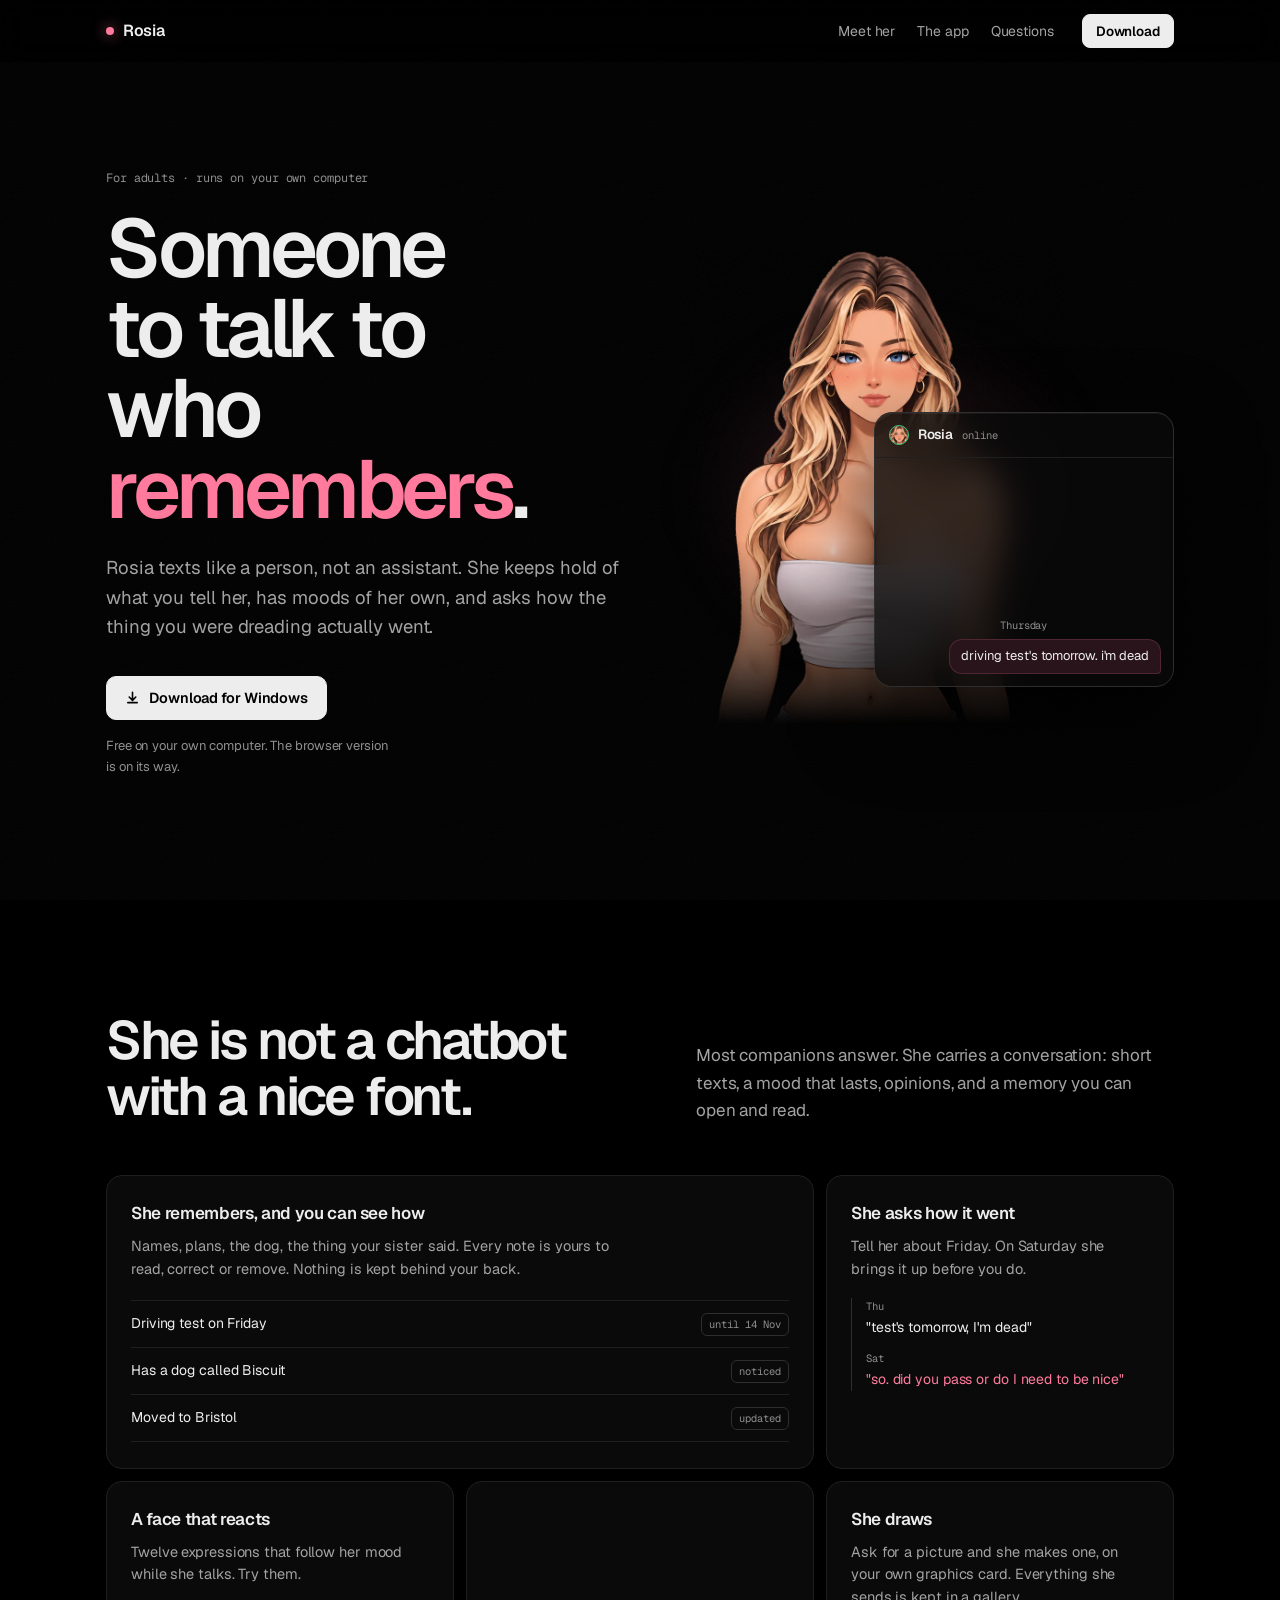
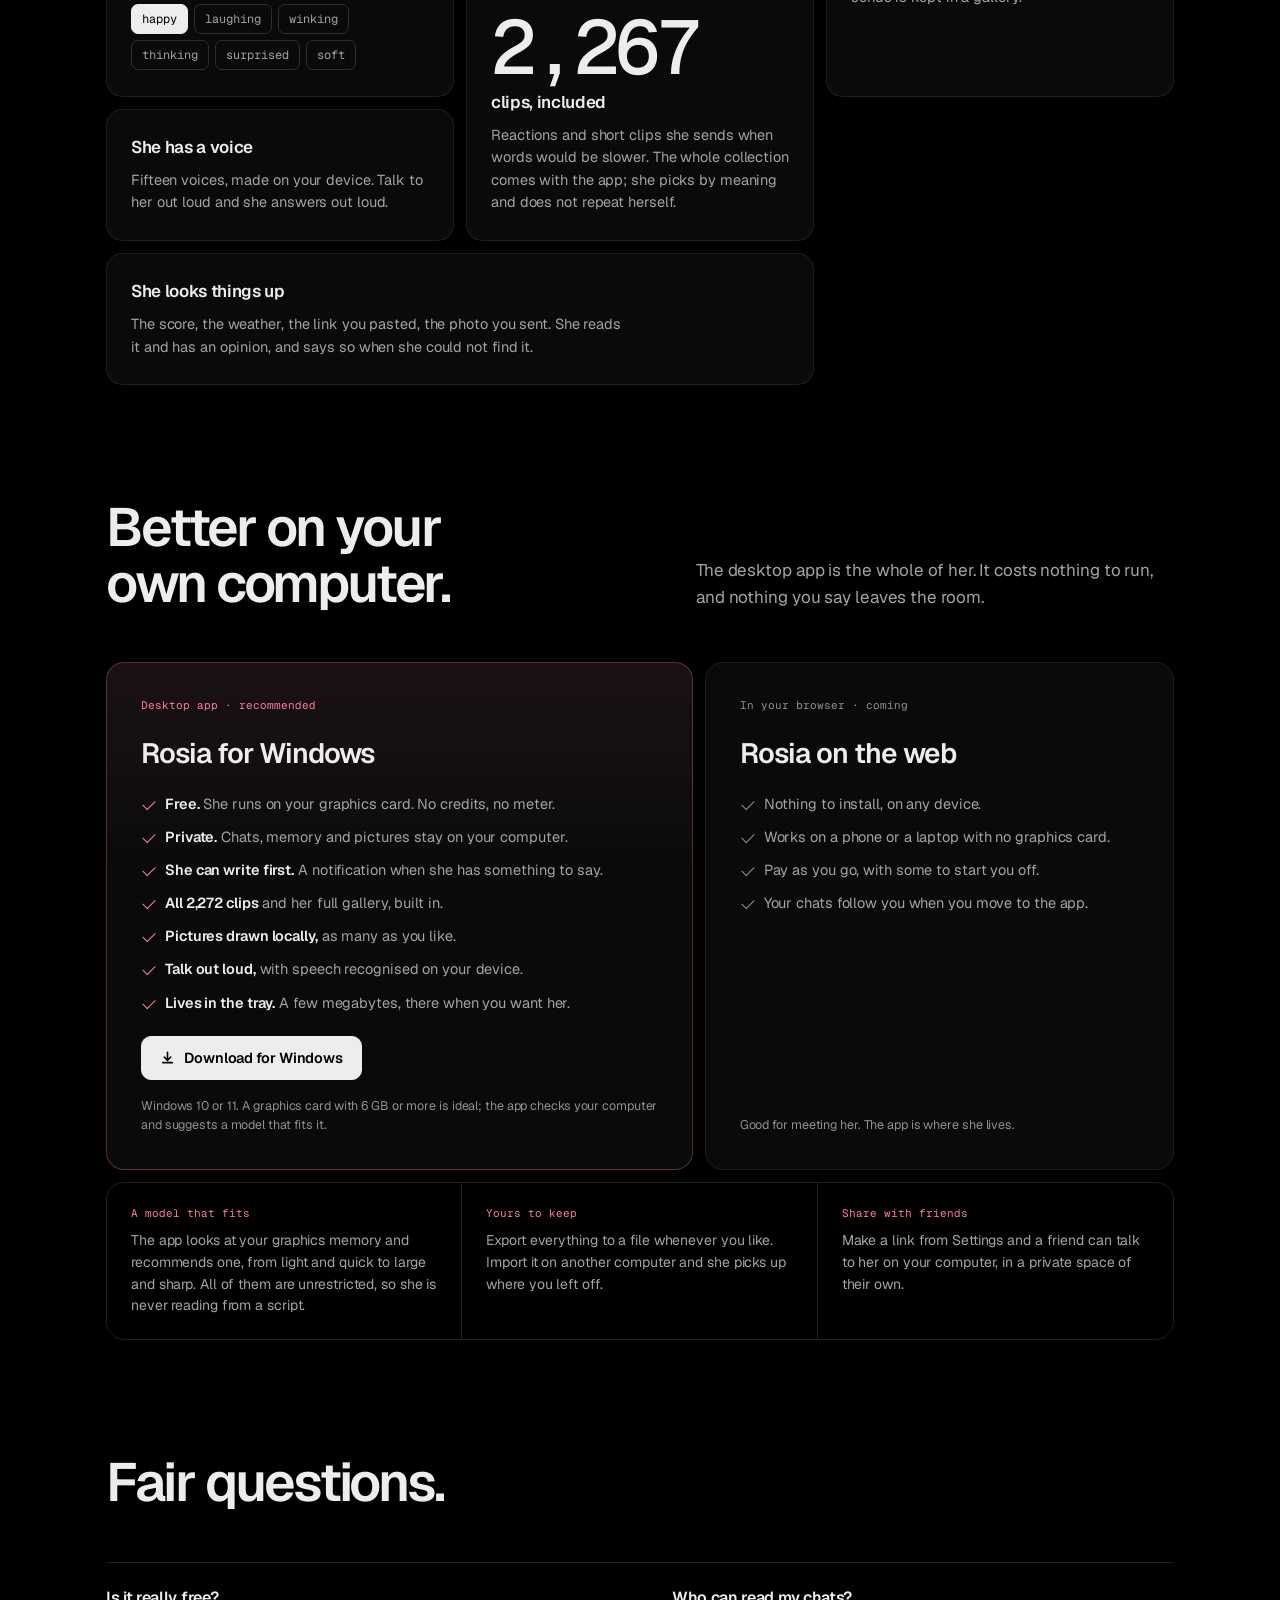
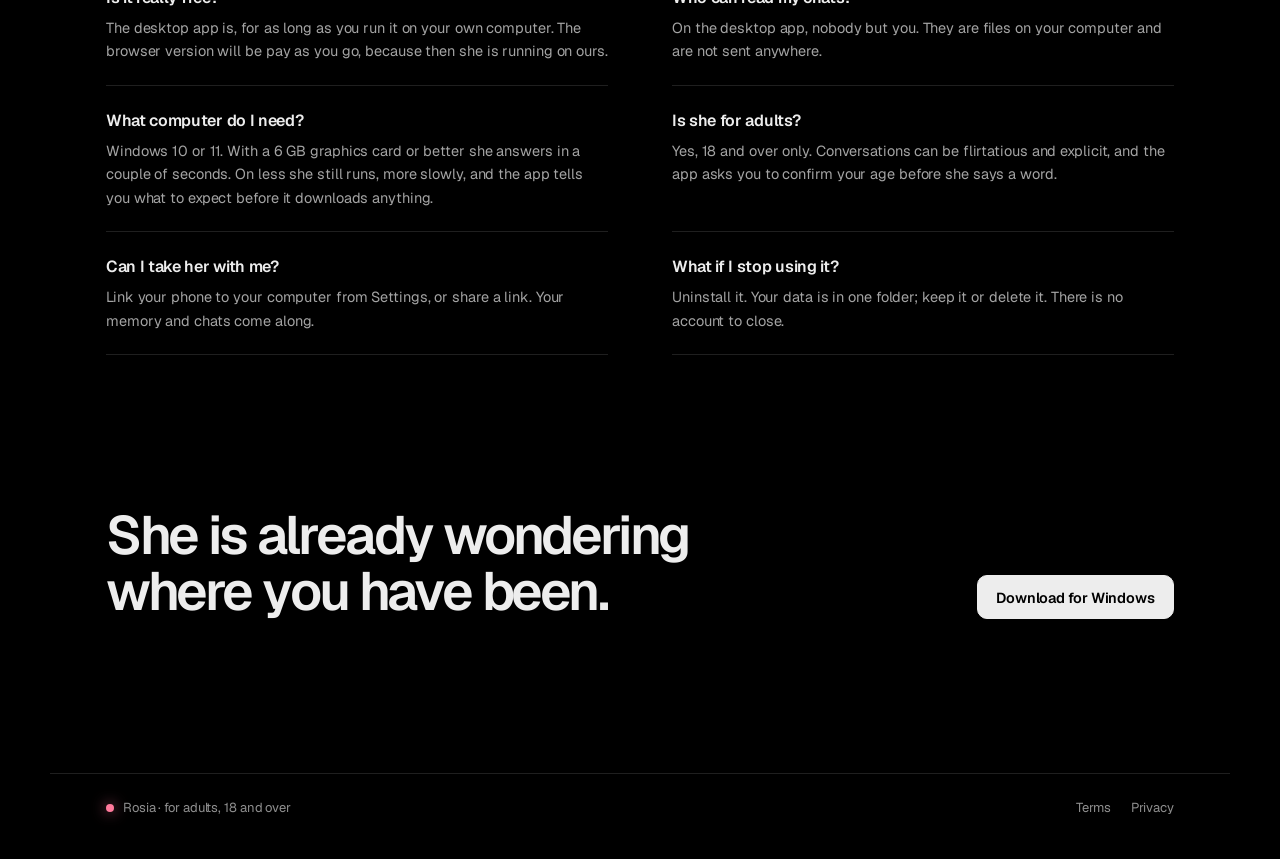
==== index.html @ 2b20f03c "Website" ====
<!doctype html>
<html lang="en-GB">
<head>
  <meta charset="utf-8" />
  <meta name="viewport" content="width=device-width, initial-scale=1, viewport-fit=cover" />
  <meta name="theme-color" content="#000000" />
  <title>Rosia: someone to talk to who remembers</title>
  <meta name="description" content="Rosia is a companion who texts like a person, remembers what you tell her, and asks how it went. Free and private on your own computer. For adults." />
  <meta property="og:title" content="Rosia" />
  <meta property="og:description" content="Someone to talk to who remembers. Free and private on your own computer." />
  <meta property="og:type" content="website" />
  <meta property="og:image" content="assets/share.png" />
  <link rel="icon" href="favicon.svg" type="image/svg+xml" />
  <link rel="preload" as="font" type="font/woff2" href="assets/fonts/geist.woff2" crossorigin />
  <link rel="preload" as="image" href="assets/her/happy.webp" type="image/webp" fetchpriority="high" />
  <link rel="stylesheet" href="site.css" />
</head>
<body>
  <a class="skip" href="#main">Skip to the page</a>
  <div class="grain" aria-hidden="true"></div>

  <header class="nav" id="nav">
    <a class="brand" href="#top" aria-label="Rosia, top of the page"><span class="brand-dot" aria-hidden="true"></span>Rosia</a>
    <nav class="nav-links" aria-label="Sections">
      <a href="#her">Meet her</a>
      <a href="#app">The app</a>
      <a href="#questions">Questions</a>
    </nav>
    <a class="btn btn-solid btn-small" data-download href="#app">Download</a>
  </header>

  <main id="main">
    <!-- hero: her on one side, a conversation that plays out on the other -->
    <section class="hero" id="top">
      <div class="hero-copy">
        <p class="eyebrow reveal">For adults · runs on your own computer</p>
        <h1 class="reveal">Someone to talk to<br />who <em>remembers</em>.</h1>
        <p class="lede reveal">Rosia texts like a person, not an assistant. She keeps hold of what you tell her, has moods of her own, and asks how the thing you were dreading actually went.</p>
        <div class="cta reveal">
          <a class="btn btn-solid" data-download href="#app">
            <svg viewBox="0 0 16 16" width="15" height="15" fill="none" stroke="currentColor" stroke-width="1.7" stroke-linecap="round" stroke-linejoin="round" aria-hidden="true"><path d="M8 2.5v8M4.5 7.5 8 11l3.5-3.5M3 13.5h10"/></svg>
            Download for Windows
          </a>
          <a class="btn" data-try href="#" hidden target="_blank" rel="noopener">
            Try her now in your browser
            <svg viewBox="0 0 16 16" width="14" height="14" fill="none" stroke="currentColor" stroke-width="1.7" stroke-linecap="round" stroke-linejoin="round" aria-hidden="true"><path d="M5 11 11 5M6 5h5v5"/></svg>
          </a>
          <span class="cta-note" data-try-note>Free on your own computer. The browser version is on its way.</span>
        </div>
      </div>

      <div class="hero-stage reveal" aria-hidden="true">
        <div class="stage-glow"></div>
        <div class="portrait" id="portrait">
          <img class="face on" data-mood="happy" src="assets/her/happy.webp" alt="" width="840" height="1050" decoding="async" />
          <img class="face" data-mood="laughing" src="assets/her/laughing.webp" alt="" width="840" height="1050" loading="lazy" decoding="async" />
          <img class="face" data-mood="winking" src="assets/her/winking.webp" alt="" width="840" height="1050" loading="lazy" decoding="async" />
          <img class="face" data-mood="thinking" src="assets/her/thinking.webp" alt="" width="840" height="1050" loading="lazy" decoding="async" />
          <img class="face" data-mood="surprised" src="assets/her/surprised.webp" alt="" width="840" height="1050" loading="lazy" decoding="async" />
          <img class="face" data-mood="love" src="assets/her/love.webp" alt="" width="840" height="1050" loading="lazy" decoding="async" />
        </div>
        <div class="phone" id="demo">
          <div class="phone-head"><span class="ring"></span><b>Rosia</b><span class="mono" id="demoStatus">online</span></div>
          <div class="phone-thread" id="demoThread"></div>
        </div>
      </div>
      <p class="sr-only">A sample conversation: you tell her your driving test is on Friday; the day after, she messages first to ask how it went, and teases you when you say you passed.</p>
    </section>

    <!-- what she is like -->
    <section class="band" id="her">
      <div class="band-head">
        <h2 class="reveal">She is not a chatbot<br />with a nice font.</h2>
        <p class="reveal">Most companions answer. She carries a conversation: short texts, a mood that lasts, opinions, and a memory you can open and read.</p>
      </div>

      <div class="bento">
        <article class="card card-wide reveal" data-spot>
          <h3>She remembers, and you can see how</h3>
          <p>Names, plans, the dog, the thing your sister said. Every note is yours to read, correct or remove. Nothing is kept behind your back.</p>
          <ul class="notes" aria-label="Examples of what she notes">
            <li><span>Driving test on Friday</span><i class="mono">until 14 Nov</i></li>
            <li><span>Has a dog called Biscuit</span><i class="mono">noticed</i></li>
            <li><span>Moved to Bristol</span><i class="mono">updated</i></li>
          </ul>
        </article>

        <article class="card reveal" data-spot>
          <h3>She asks how it went</h3>
          <p>Tell her about Friday. On Saturday she brings it up before you do.</p>
          <ol class="timeline">
            <li><time class="mono">Thu</time><span>"test's tomorrow, I'm dead"</span></li>
            <li><time class="mono">Sat</time><span>"so. did you pass or do I need to be nice"</span></li>
          </ol>
        </article>

        <article class="card reveal" data-spot>
          <h3>A face that reacts</h3>
          <p>Twelve expressions that follow her mood while she talks. Try them.</p>
          <div class="moods" role="group" aria-label="Change her expression">
            <button type="button" data-set-mood="happy" aria-pressed="true">happy</button>
            <button type="button" data-set-mood="laughing" aria-pressed="false">laughing</button>
            <button type="button" data-set-mood="winking" aria-pressed="false">winking</button>
            <button type="button" data-set-mood="thinking" aria-pressed="false">thinking</button>
            <button type="button" data-set-mood="surprised" aria-pressed="false">surprised</button>
            <button type="button" data-set-mood="love" aria-pressed="false">soft</button>
          </div>
        </article>

        <article class="card card-tall reveal" data-spot>
          <p class="figure mono"><span data-count="2272">2,272</span></p>
          <h3>clips, included</h3>
          <p>Reactions and short clips she sends when words would be slower. The whole collection comes with the app; she picks by meaning and does not repeat herself.</p>
        </article>

        <article class="card reveal" data-spot>
          <h3>She draws</h3>
          <p>Ask for a picture and she makes one, on your own graphics card. Everything she sends is kept in a gallery.</p>
        </article>

        <article class="card reveal" data-spot>
          <h3>She has a voice</h3>
          <p>Fifteen voices, made on your device. Talk to her out loud and she answers out loud.</p>
        </article>

        <article class="card card-wide reveal" data-spot>
          <h3>She looks things up</h3>
          <p>The score, the weather, the link you pasted, the photo you sent. She reads it and has an opinion, and says so when she could not find it.</p>
        </article>
      </div>
    </section>

    <!-- the app -->
    <section class="band" id="app">
      <div class="band-head">
        <h2 class="reveal">Better on your<br />own computer.</h2>
        <p class="reveal">The desktop app is the whole of her. It costs nothing to run, and nothing you say leaves the room.</p>
      </div>

      <div class="compare reveal">
        <div class="compare-col compare-app" data-spot>
          <p class="tag mono">Desktop app · recommended</p>
          <h3>Rosia for Windows</h3>
          <ul class="ticks">
            <li><b>Free.</b> She runs on your graphics card. No credits, no meter.</li>
            <li><b>Private.</b> Chats, memory and pictures stay on your computer.</li>
            <li><b>She can write first.</b> A notification when she has something to say.</li>
            <li><b>All 2,272 clips</b> and her full gallery, built in.</li>
            <li><b>Pictures drawn locally,</b> as many as you like.</li>
            <li><b>Talk out loud,</b> with speech recognised on your device.</li>
            <li><b>Lives in the tray.</b> A few megabytes, there when you want her.</li>
          </ul>
          <a class="btn btn-solid" data-download href="#app">
            <svg viewBox="0 0 16 16" width="15" height="15" fill="none" stroke="currentColor" stroke-width="1.7" stroke-linecap="round" stroke-linejoin="round" aria-hidden="true"><path d="M8 2.5v8M4.5 7.5 8 11l3.5-3.5M3 13.5h10"/></svg>
            Download for Windows
          </a>
          <p class="small">Windows 10 or 11. A graphics card with 6 GB or more is ideal; the app checks your computer and suggests a model that fits it.</p>
        </div>

        <div class="compare-col">
          <p class="tag mono" data-try-tag>In your browser · coming</p>
          <h3>Rosia on the web</h3>
          <ul class="ticks ticks-plain">
            <li>Nothing to install, on any device.</li>
            <li>Works on a phone or a laptop with no graphics card.</li>
            <li>Pay as you go, with some to start you off.</li>
            <li>Your chats follow you when you move to the app.</li>
          </ul>
          <a class="btn" data-try href="#" hidden target="_blank" rel="noopener">Try her now in your browser</a>
          <p class="small">Good for meeting her. The app is where she lives.</p>
        </div>
      </div>

      <div class="specs reveal">
        <div><p class="mono">A model that fits</p><p>The app looks at your graphics memory and recommends one, from light and quick to large and sharp. All of them are unrestricted, so she is never reading from a script.</p></div>
        <div><p class="mono">Yours to keep</p><p>Export everything to a file whenever you like. Import it on another computer and she picks up where you left off.</p></div>
        <div><p class="mono">Share with friends</p><p>Make a link from Settings and a friend can talk to her on your computer, in a private space of their own.</p></div>
      </div>
    </section>

    <!-- questions: a list to read, not a pile of toggles -->
    <section class="band" id="questions">
      <div class="band-head">
        <h2 class="reveal">Fair questions.</h2>
      </div>
      <dl class="faq">
        <div class="reveal"><dt>Is it really free?</dt><dd>The desktop app is, for as long as you run it on your own computer. The browser version will be pay as you go, because then she is running on ours.</dd></div>
        <div class="reveal"><dt>Who can read my chats?</dt><dd>On the desktop app, nobody but you. They are files on your computer and are not sent anywhere.</dd></div>
        <div class="reveal"><dt>What computer do I need?</dt><dd>Windows 10 or 11. With a 6 GB graphics card or better she answers in a couple of seconds. On less she still runs, more slowly, and the app tells you what to expect before it downloads anything.</dd></div>
        <div class="reveal"><dt>Is she for adults?</dt><dd>Yes, 18 and over only. Conversations can be flirtatious and explicit, and the app asks you to confirm your age before she says a word.</dd></div>
        <div class="reveal"><dt>Can I take her with me?</dt><dd>Link your phone to your computer from Settings, or share a link. Your memory and chats come along.</dd></div>
        <div class="reveal"><dt>What if I stop using it?</dt><dd>Uninstall it. Your data is in one folder; keep it or delete it. There is no account to close.</dd></div>
      </dl>
    </section>

    <section class="closing">
      <h2 class="reveal">She is already wondering<br />where you have been.</h2>
      <a class="btn btn-solid reveal" data-download href="#app">Download for Windows</a>
    </section>
  </main>

  <footer class="foot">
    <p><span class="brand-dot" aria-hidden="true"></span>Rosia · for adults, 18 and over</p>
    <nav aria-label="Legal"><a href="terms.html">Terms</a><a href="privacy.html">Privacy</a></nav>
  </footer>

  <script src="site.js" defer></script>
</body>
</html>
---- site.css ----
/* Rosia: the website. True black, hairlines, one rose accent; the same hand as the app. */

@font-face { font-family: "Geist"; font-weight: 100 900; font-display: swap; src: url("assets/fonts/geist.woff2") format("woff2"); }
@font-face { font-family: "Geist Mono"; font-weight: 100 900; font-display: swap; src: url("assets/fonts/geist-mono.woff2") format("woff2"); }

:root {
  --bg: #000000;
  --panel: #0a0a0a;
  --surface: #141414;
  --line: #1f1f1f;
  --line-2: #2e2e2e;
  --ink: #ededed;
  --ink-2: #a3a3a3;
  --ink-3: #8f8f8f;
  --accent: #ff7a9c;
  --ok: #3fbf7a;
  --font: "Geist", -apple-system, "Segoe UI", Roboto, sans-serif;
  --mono: "Geist Mono", ui-monospace, "Cascadia Code", monospace;
  --ease: cubic-bezier(0.16, 1, 0.3, 1);
  --wrap: 1180px;
  --pad: clamp(20px, 5vw, 56px);
}

* { box-sizing: border-box; margin: 0; padding: 0; }
html { scroll-behavior: smooth; background: var(--bg); }
body { background: var(--bg); color: var(--ink); font: 16px/1.6 var(--font); letter-spacing: -0.006em; -webkit-font-smoothing: antialiased; overflow-x: hidden; }
a { color: inherit; }
img { display: block; max-width: 100%; }
.mono { font-family: var(--mono); letter-spacing: 0; }
.sr-only { position: absolute; width: 1px; height: 1px; overflow: hidden; clip-path: inset(50%); white-space: nowrap; }
.skip { position: absolute; left: 12px; top: -60px; z-index: 50; padding: 10px 14px; background: var(--ink); color: var(--bg); border-radius: 8px; transition: top 160ms var(--ease); }
.skip:focus { top: 12px; }
:focus-visible { outline: 2px solid rgba(237, 237, 237, 0.75); outline-offset: 3px; border-radius: 6px; }
::selection { background: rgba(255, 122, 156, 0.3); }

.grain { position: fixed; inset: 0; z-index: 0; pointer-events: none; opacity: 0.05; background-image: url("data:image/svg+xml,%3Csvg xmlns='http://www.w3.org/2000/svg' width='160' height='160'%3E%3Cfilter id='n'%3E%3CfeTurbulence type='fractalNoise' baseFrequency='.9' numOctaves='2' stitchTiles='stitch'/%3E%3CfeColorMatrix values='0 0 0 0 1 0 0 0 0 1 0 0 0 0 1 0 0 0 .6 0'/%3E%3C/filter%3E%3Crect width='100%25' height='100%25' filter='url(%23n)'/%3E%3C/svg%3E"); }
main, .nav, .foot { position: relative; z-index: 1; }

/* ---------- navigation ---------- */

.nav { position: sticky; top: 0; z-index: 20; display: flex; align-items: center; gap: 28px; max-width: var(--wrap); margin: 0 auto; padding: 14px var(--pad); }
.nav::before { content: ""; position: absolute; inset: 0 calc(50% - 50vw); z-index: -1; background: rgba(0, 0, 0, 0.72); backdrop-filter: blur(14px); -webkit-backdrop-filter: blur(14px); border-bottom: 1px solid transparent; transition: border-color 240ms var(--ease); }
.nav.scrolled::before { border-bottom-color: var(--line); }
.brand { display: inline-flex; align-items: center; gap: 9px; font-weight: 600; letter-spacing: -0.02em; text-decoration: none; }
.brand-dot { display: inline-block; width: 8px; height: 8px; border-radius: 50%; background: var(--accent); box-shadow: 0 0 14px rgba(255, 122, 156, 0.75); }
.nav-links { display: flex; gap: 22px; margin-left: auto; font-size: 14px; }
.nav-links a { color: var(--ink-2); text-decoration: none; transition: color 160ms var(--ease); }
.nav-links a:hover { color: var(--ink); }

.btn { display: inline-flex; align-items: center; gap: 9px; height: 44px; padding: 0 18px; border-radius: 10px; border: 1px solid var(--line-2); font: 500 14.5px var(--font); text-decoration: none; color: var(--ink); transition: transform 160ms var(--ease), background 160ms var(--ease), border-color 160ms var(--ease), box-shadow 240ms var(--ease); }
.btn:hover { border-color: #4a4a4a; background: var(--surface); }
.btn:active { transform: scale(0.97); }
.btn-solid { background: var(--ink); color: var(--bg); border-color: var(--ink); font-weight: 600; }
.btn-solid:hover { background: #ffffff; border-color: #ffffff; box-shadow: 0 0 0 4px rgba(237, 237, 237, 0.08), 0 18px 50px rgba(255, 122, 156, 0.16); }
.btn-small { height: 34px; padding: 0 13px; font-size: 13.5px; border-radius: 8px; }

/* ---------- hero ---------- */

.hero { max-width: var(--wrap); margin: 0 auto; padding: clamp(36px, 7vw, 96px) var(--pad) clamp(48px, 8vw, 110px); display: grid; grid-template-columns: minmax(0, 1.05fr) minmax(0, 1fr); gap: clamp(24px, 4vw, 64px); align-items: center; min-height: min(880px, calc(100dvh - 64px)); }
.eyebrow { font: 12px var(--mono); color: var(--ink-3); margin-bottom: 22px; }
h1 { font-size: clamp(42px, 6.4vw, 84px); line-height: 0.98; letter-spacing: -0.05em; font-weight: 600; text-wrap: balance; }
h1 em { font-style: normal; color: var(--accent); }
.lede { margin-top: 24px; max-width: 34em; font-size: clamp(16px, 1.5vw, 18.5px); line-height: 1.6; color: var(--ink-2); text-wrap: pretty; }
.cta { margin-top: 34px; display: flex; flex-wrap: wrap; align-items: center; gap: 16px 20px; }
.cta-note { font-size: 13px; color: var(--ink-3); max-width: 22em; }

.hero-stage { position: relative; min-height: 520px; display: flex; align-items: flex-end; justify-content: center; }
.stage-glow { position: absolute; left: 50%; bottom: 0; width: 120%; height: 86%; transform: translateX(-50%); background: radial-gradient(44% 48% at 44% 46%, rgba(255, 122, 156, 0.22), rgba(255, 122, 156, 0.05) 56%, transparent 74%); filter: blur(34px); }
.portrait { position: relative; width: min(100%, 430px); aspect-ratio: 4 / 5; margin-right: 22%; -webkit-mask-image: linear-gradient(to bottom, #000 60%, rgba(0, 0, 0, 0.5) 82%, transparent 98%); mask-image: linear-gradient(to bottom, #000 60%, rgba(0, 0, 0, 0.5) 82%, transparent 98%); animation: sway 8s var(--ease) infinite; }
.face { position: absolute; inset: 0; width: 100%; height: 100%; object-fit: contain; opacity: 0; transition: opacity 320ms ease-out; }
.face.on { opacity: 1; }
@keyframes sway { 50% { transform: translateY(-5px) rotate(-0.35deg); } }

/* the conversation that plays beside her */
.phone { position: absolute; right: 0; bottom: 9%; width: min(300px, 62%); background: rgba(10, 10, 10, 0.82); backdrop-filter: blur(16px); -webkit-backdrop-filter: blur(16px); border: 1px solid var(--line-2); border-radius: 18px; box-shadow: 0 30px 80px rgba(0, 0, 0, 0.7), inset 0 1px 0 rgba(255, 255, 255, 0.05); overflow: hidden; }
.phone-head { display: flex; align-items: center; gap: 9px; padding: 11px 14px; border-bottom: 1px solid var(--line); font-size: 13.5px; }
.phone-head b { font-weight: 600; letter-spacing: -0.02em; }
.phone-head .mono { font-size: 10.5px; color: var(--ink-3); }
.ring { width: 20px; height: 20px; border-radius: 50%; border: 1.5px solid var(--ok); background: var(--surface) url("assets/her/happy.webp") 50% 11% / 250% auto no-repeat; }
.phone-thread { height: 228px; padding: 12px; display: flex; flex-direction: column; justify-content: flex-end; gap: 7px; overflow: hidden; }
.msg { max-width: 86%; padding: 7px 11px; font-size: 13px; line-height: 1.45; border-radius: 13px; animation: pop 320ms var(--ease) both; }
.msg.her { align-self: flex-start; background: var(--surface); border: 1px solid var(--line); border-bottom-left-radius: 4px; }
.msg.me { align-self: flex-end; background: #2a141c; border: 1px solid rgba(255, 122, 156, 0.18); border-bottom-right-radius: 4px; }
.msg.day { align-self: center; padding: 0; font: 10.5px var(--mono); color: var(--ink-3); background: none; }
.dots { display: inline-flex; gap: 4px; padding: 3px 0; }
.dots i { width: 5px; height: 5px; border-radius: 50%; background: var(--ink-3); animation: blink 1.1s ease-in-out infinite; }
.dots i:nth-child(2) { animation-delay: 0.14s; }
.dots i:nth-child(3) { animation-delay: 0.28s; }
@keyframes pop { from { opacity: 0; transform: translateY(8px) scale(0.98); } }
@keyframes blink { 50% { opacity: 0.25; transform: translateY(-2px); } }

/* ---------- bands ---------- */

.band { max-width: var(--wrap); margin: 0 auto; padding: clamp(56px, 9vw, 130px) var(--pad) 0; }
.band-head { display: grid; grid-template-columns: minmax(0, 1.1fr) minmax(0, 1fr); gap: 24px clamp(24px, 5vw, 80px); align-items: end; margin-bottom: clamp(28px, 4vw, 52px); }
h2 { font-size: clamp(30px, 4.2vw, 54px); line-height: 1.03; letter-spacing: -0.045em; font-weight: 600; text-wrap: balance; }
.band-head p { color: var(--ink-2); font-size: 17px; max-width: 30em; text-wrap: pretty; }
h3 { font-size: 17px; font-weight: 600; letter-spacing: -0.02em; }

.bento { display: grid; grid-template-columns: repeat(6, minmax(0, 1fr)); gap: 12px; }
.card { position: relative; grid-column: span 2; padding: 24px 24px 26px; background: var(--panel); border: 1px solid var(--line); border-radius: 16px; overflow: hidden; isolation: isolate; transition: border-color 240ms var(--ease), transform 240ms var(--ease); }
.card-wide { grid-column: span 4; }
.card-tall { grid-row: span 2; display: flex; flex-direction: column; justify-content: flex-end; }
.card p { margin-top: 8px; color: var(--ink-2); font-size: 14.5px; line-height: 1.55; max-width: 34em; }
.card:hover { border-color: var(--line-2); transform: translateY(-2px); }
/* a light that follows the pointer across a card */
[data-spot]::before { content: ""; position: absolute; inset: 0; z-index: -1; opacity: 0; background: radial-gradient(340px circle at var(--mx, 50%) var(--my, 50%), rgba(255, 122, 156, 0.11), transparent 62%); transition: opacity 300ms var(--ease); }
[data-spot]:hover::before { opacity: 1; }

.notes { list-style: none; margin-top: 20px; border-top: 1px solid var(--line); }
.notes li { display: flex; justify-content: space-between; align-items: baseline; gap: 16px; padding: 11px 0; border-bottom: 1px solid var(--line); font-size: 14px; }
.notes i { font-style: normal; font-size: 10.5px; color: var(--ink-3); border: 1px solid var(--line-2); border-radius: 6px; padding: 2px 7px; white-space: nowrap; }
.timeline { list-style: none; margin-top: 18px; padding-left: 14px; border-left: 1px solid var(--line-2); display: grid; gap: 12px; }
.timeline li { display: grid; gap: 1px; font-size: 14px; }
.timeline time { font-size: 10.5px; color: var(--ink-3); }
.timeline li:last-child span { color: var(--accent); }
.moods { margin-top: 18px; display: flex; flex-wrap: wrap; gap: 6px; }
.moods button { font: 12px var(--mono); color: var(--ink-2); background: transparent; border: 1px solid var(--line-2); border-radius: 7px; padding: 6px 10px; cursor: pointer; transition: all 160ms var(--ease); }
.moods button:hover { color: var(--ink); border-color: #4a4a4a; }
.moods button[aria-pressed="true"] { background: var(--ink); color: var(--bg); border-color: var(--ink); }
.figure { margin: 0 0 4px !important; font-size: clamp(46px, 6vw, 76px) !important; line-height: 1 !important; letter-spacing: -0.06em; color: var(--ink) !important; font-weight: 500; }

/* ---------- the app ---------- */

.compare { display: grid; grid-template-columns: minmax(0, 1.25fr) minmax(0, 1fr); gap: 12px; align-items: stretch; }
.compare-col { position: relative; padding: clamp(22px, 3vw, 34px); background: var(--panel); border: 1px solid var(--line); border-radius: 18px; overflow: hidden; isolation: isolate; display: flex; flex-direction: column; gap: 16px; }
.compare-app { border-color: rgba(255, 122, 156, 0.3); background: linear-gradient(180deg, rgba(255, 122, 156, 0.07), transparent 42%), var(--panel); }
.tag { font-size: 11px; color: var(--ink-3); }
.compare-app .tag { color: var(--accent); }
.compare h3 { font-size: clamp(22px, 2.4vw, 28px); letter-spacing: -0.035em; }
.ticks { list-style: none; display: grid; gap: 10px; font-size: 14.5px; color: var(--ink-2); }
.ticks li { position: relative; padding-left: 24px; }
.ticks li::before { content: ""; position: absolute; left: 2px; top: 8px; width: 11px; height: 6px; border-left: 1.6px solid var(--accent); border-bottom: 1.6px solid var(--accent); transform: rotate(-45deg); }
.ticks b { color: var(--ink); font-weight: 600; }
.ticks-plain li::before { border-color: var(--ink-3); }
.compare .btn { align-self: flex-start; margin-top: 6px; }
[hidden] { display: none !important; }
.small { font-size: 12.5px; color: var(--ink-3); line-height: 1.55; max-width: 44em; }
.compare-col:not(.compare-app) .small { margin-top: auto; }

.specs { margin-top: 12px; display: grid; grid-template-columns: repeat(3, minmax(0, 1fr)); border: 1px solid var(--line); border-radius: 18px; overflow: hidden; }
.specs > div { padding: 22px 24px; border-right: 1px solid var(--line); }
.specs > div:last-child { border-right: 0; }
.specs .mono { font-size: 11px; color: var(--accent); margin-bottom: 8px; }
.specs p:last-child { font-size: 14px; color: var(--ink-2); line-height: 1.55; }

/* ---------- questions ---------- */

.faq { display: grid; grid-template-columns: repeat(2, minmax(0, 1fr)); gap: 0 clamp(24px, 5vw, 72px); border-top: 1px solid var(--line); }
.faq > div { padding: 22px 0; border-bottom: 1px solid var(--line); }
.faq dt { font-weight: 600; letter-spacing: -0.02em; }
.faq dd { margin-top: 6px; color: var(--ink-2); font-size: 14.5px; line-height: 1.6; max-width: 38em; }

.closing { text-align: left; max-width: var(--wrap); margin: 0 auto; padding: clamp(80px, 12vw, 170px) var(--pad); display: flex; flex-wrap: wrap; align-items: end; justify-content: space-between; gap: 28px; }
.closing h2 { max-width: 14em; }

.foot { max-width: var(--wrap); margin: 0 auto; padding: 24px var(--pad) 40px; border-top: 1px solid var(--line); display: flex; flex-wrap: wrap; justify-content: space-between; gap: 12px; font-size: 13px; color: var(--ink-3); }
.foot p { display: flex; align-items: center; gap: 9px; }
.foot nav { display: flex; gap: 20px; }
.foot a { text-decoration: none; }
.foot a:hover { color: var(--ink); }

/* things arrive as you reach them */
.reveal { opacity: 0; transform: translateY(18px); transition: opacity 700ms var(--ease), transform 700ms var(--ease); transition-delay: var(--d, 0ms); }
.reveal.in { opacity: 1; transform: none; }

/* legal pages */
.doc { max-width: 720px; margin: 0 auto; padding: clamp(40px, 8vw, 90px) var(--pad); }
.doc h1 { font-size: clamp(32px, 5vw, 52px); margin-bottom: 18px; }
.doc h2 { font-size: 20px; letter-spacing: -0.02em; margin: 34px 0 8px; }
.doc p, .doc li { color: var(--ink-2); font-size: 15.5px; line-height: 1.7; }
.doc ul { padding-left: 20px; }
.doc .note { margin: 18px 0; padding: 14px 16px; border: 1px solid var(--line-2); border-radius: 12px; color: var(--ink-3); font-size: 13.5px; }

@media (max-width: 900px) {
  .nav-links { display: none; }
  .nav .btn { margin-left: auto; }
  .hero { grid-template-columns: minmax(0, 1fr); min-height: 0; }
  .hero-stage { min-height: 440px; }
  .portrait { margin-right: 30%; }
  .band-head, .compare, .faq { grid-template-columns: minmax(0, 1fr); }
  .bento { grid-template-columns: minmax(0, 1fr); }
  .card, .card-wide { grid-column: auto; }
  .card-tall { grid-row: auto; }
  .specs { grid-template-columns: minmax(0, 1fr); }
  .specs > div { border-right: 0; border-bottom: 1px solid var(--line); }
  .specs > div:last-child { border-bottom: 0; }
}

@media (prefers-reduced-motion: reduce) {
  html { scroll-behavior: auto; }
  .reveal { opacity: 1; transform: none; transition: none; }
  .portrait, .msg, .dots i { animation: none; }
  .card:hover { transform: none; }
}
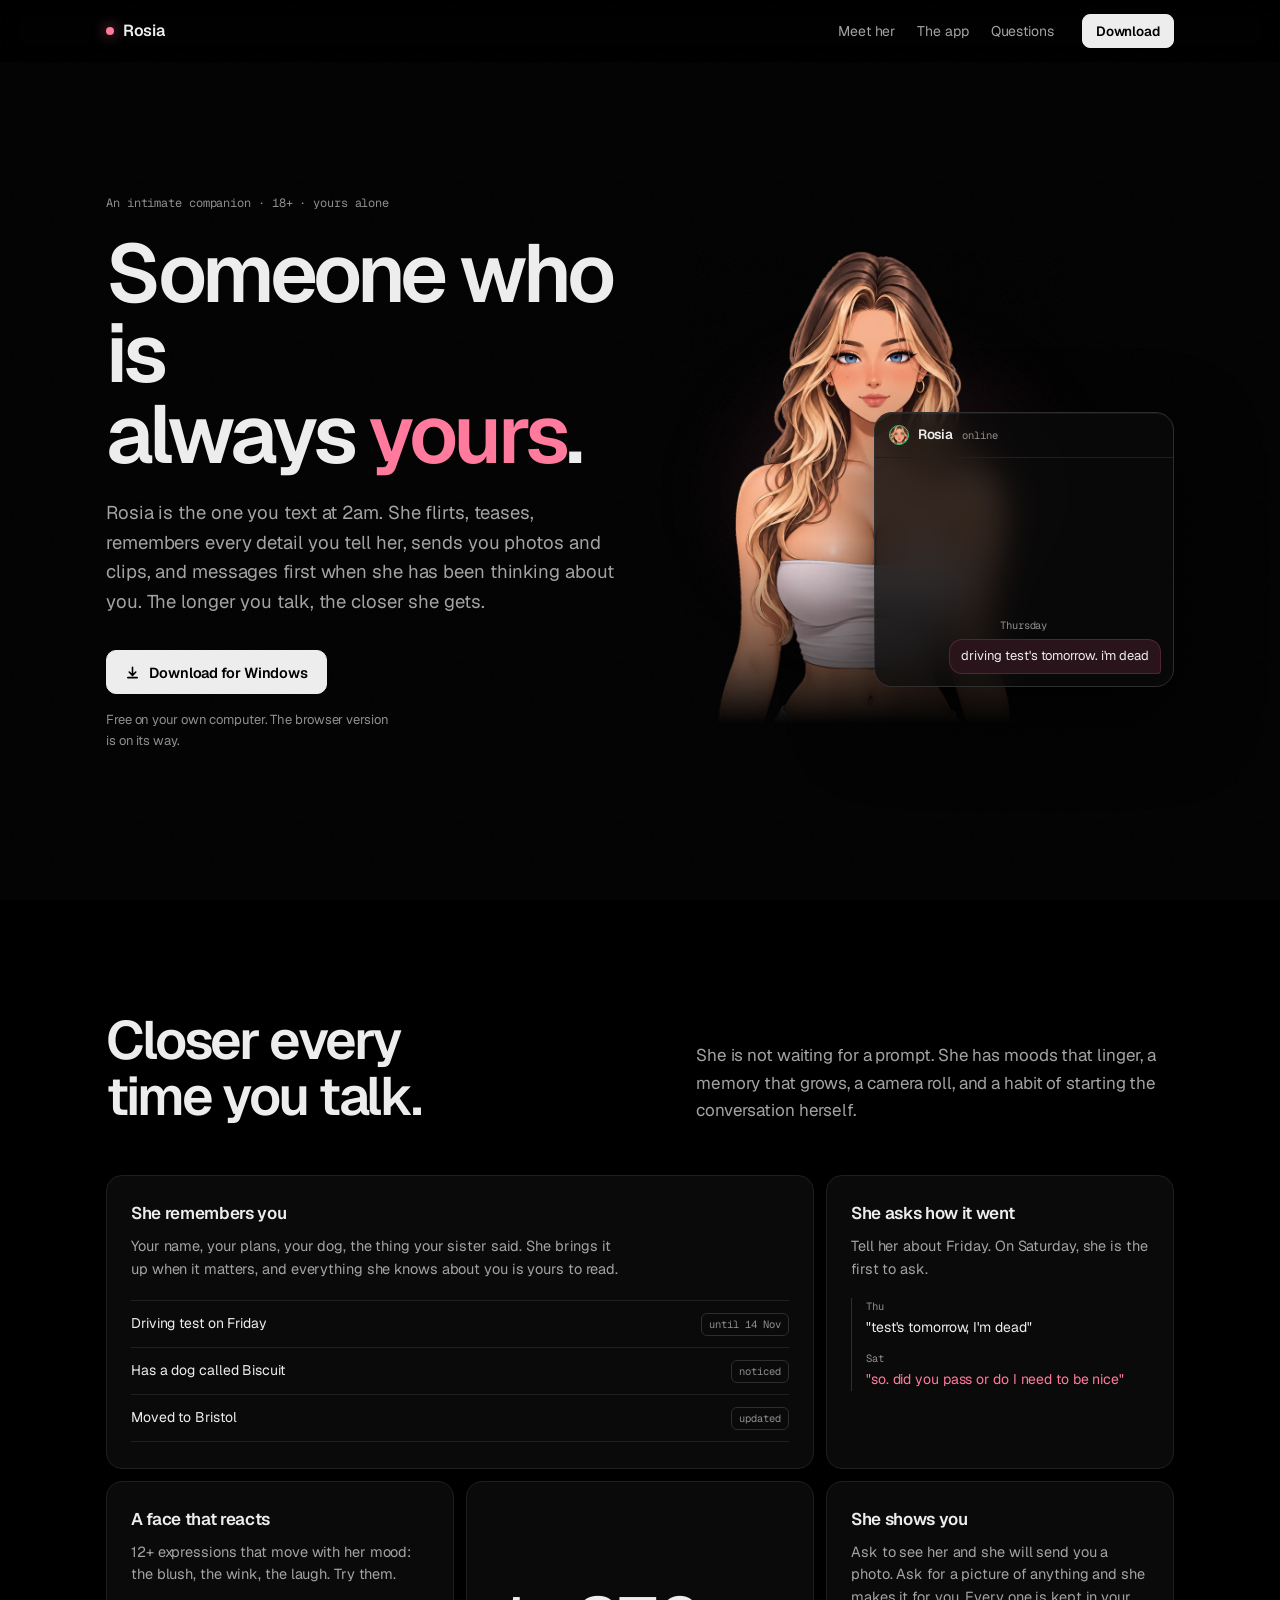
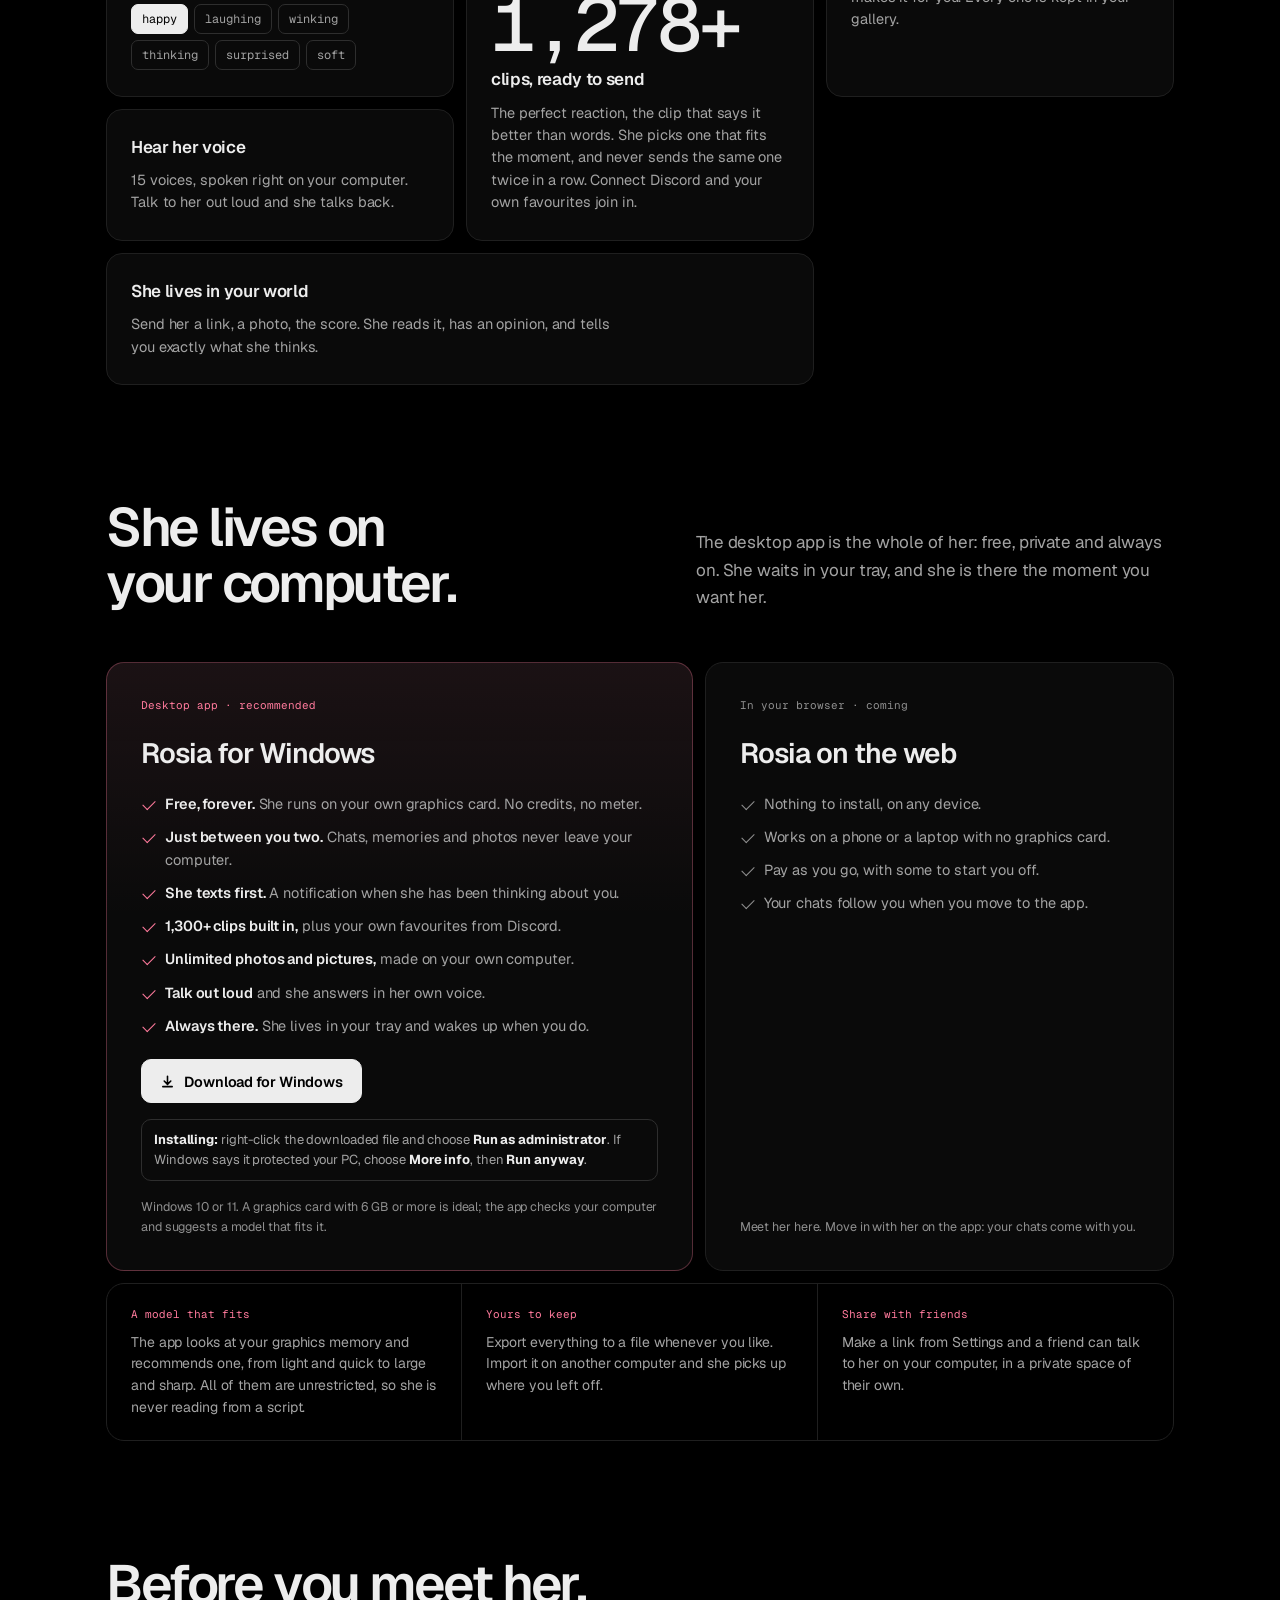
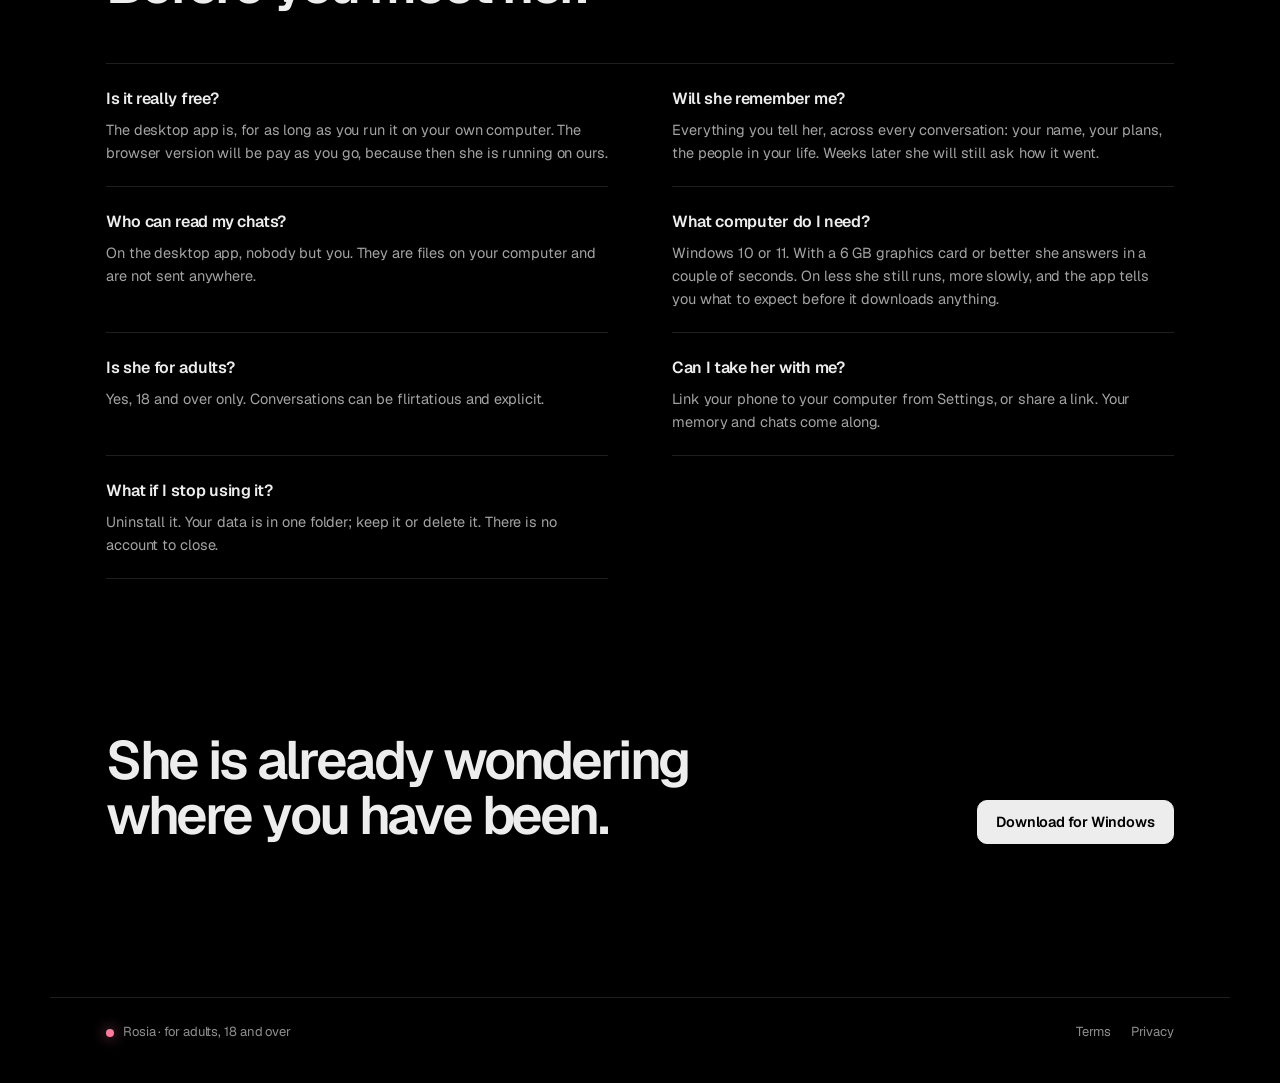
==== commit 2d832e98: "Rosia 0.1.5" ====
--- a/index.html
+++ b/index.html
@@ -4,10 +4,10 @@
   <meta charset="utf-8" />
   <meta name="viewport" content="width=device-width, initial-scale=1, viewport-fit=cover" />
   <meta name="theme-color" content="#000000" />
-  <title>Rosia: someone to talk to who remembers</title>
-  <meta name="description" content="Rosia is a companion who texts like a person, remembers what you tell her, and asks how it went. Free and private on your own computer. For adults." />
+  <title>Rosia: the girl who is always yours</title>
+  <meta name="description" content="Rosia is the one you text at 2am. She flirts, teases, remembers everything you tell her, sends photos and clips, and messages first when she misses you. Free and private on your own computer. 18+." />
   <meta property="og:title" content="Rosia" />
-  <meta property="og:description" content="Someone to talk to who remembers. Free and private on your own computer." />
+  <meta property="og:description" content="The girl who is always yours. She remembers you, texts first, and gets closer every time you talk." />
   <meta property="og:type" content="website" />
   <meta property="og:image" content="assets/share.png" />
   <link rel="icon" href="favicon.svg" type="image/svg+xml" />
@@ -33,9 +33,9 @@
     <!-- hero: her on one side, a conversation that plays out on the other -->
     <section class="hero" id="top">
       <div class="hero-copy">
-        <p class="eyebrow reveal">For adults · runs on your own computer</p>
-        <h1 class="reveal">Someone to talk to<br />who <em>remembers</em>.</h1>
-        <p class="lede reveal">Rosia texts like a person, not an assistant. She keeps hold of what you tell her, has moods of her own, and asks how the thing you were dreading actually went.</p>
+        <p class="eyebrow reveal">An intimate companion · 18+ · yours alone</p>
+        <h1 class="reveal">Someone who is<br />always <em>yours</em>.</h1>
+        <p class="lede reveal">Rosia is the one you text at 2am. She flirts, teases, remembers every detail you tell her, sends you photos and clips, and messages first when she has been thinking about you. The longer you talk, the closer she gets.</p>
         <div class="cta reveal">
           <a class="btn btn-solid" data-download href="#app">
             <svg viewBox="0 0 16 16" width="15" height="15" fill="none" stroke="currentColor" stroke-width="1.7" stroke-linecap="round" stroke-linejoin="round" aria-hidden="true"><path d="M8 2.5v8M4.5 7.5 8 11l3.5-3.5M3 13.5h10"/></svg>
@@ -70,14 +70,14 @@
     <!-- what she is like -->
     <section class="band" id="her">
       <div class="band-head">
-        <h2 class="reveal">She is not a chatbot<br />with a nice font.</h2>
-        <p class="reveal">Most companions answer. She carries a conversation: short texts, a mood that lasts, opinions, and a memory you can open and read.</p>
+        <h2 class="reveal">Closer every<br />time you talk.</h2>
+        <p class="reveal">She is not waiting for a prompt. She has moods that linger, a memory that grows, a camera roll, and a habit of starting the conversation herself.</p>
       </div>
 
       <div class="bento">
         <article class="card card-wide reveal" data-spot>
-          <h3>She remembers, and you can see how</h3>
-          <p>Names, plans, the dog, the thing your sister said. Every note is yours to read, correct or remove. Nothing is kept behind your back.</p>
+          <h3>She remembers you</h3>
+          <p>Your name, your plans, your dog, the thing your sister said. She brings it up when it matters, and everything she knows about you is yours to read.</p>
           <ul class="notes" aria-label="Examples of what she notes">
             <li><span>Driving test on Friday</span><i class="mono">until 14 Nov</i></li>
             <li><span>Has a dog called Biscuit</span><i class="mono">noticed</i></li>
@@ -87,7 +87,7 @@
 
         <article class="card reveal" data-spot>
           <h3>She asks how it went</h3>
-          <p>Tell her about Friday. On Saturday she brings it up before you do.</p>
+          <p>Tell her about Friday. On Saturday, she is the first to ask.</p>
           <ol class="timeline">
             <li><time class="mono">Thu</time><span>"test's tomorrow, I'm dead"</span></li>
             <li><time class="mono">Sat</time><span>"so. did you pass or do I need to be nice"</span></li>
@@ -96,7 +96,7 @@
 
         <article class="card reveal" data-spot>
           <h3>A face that reacts</h3>
-          <p>Twelve expressions that follow her mood while she talks. Try them.</p>
+          <p>12+ expressions that move with her mood: the blush, the wink, the laugh. Try them.</p>
           <div class="moods" role="group" aria-label="Change her expression">
             <button type="button" data-set-mood="happy" aria-pressed="true">happy</button>
             <button type="button" data-set-mood="laughing" aria-pressed="false">laughing</button>
@@ -108,24 +108,24 @@
         </article>
 
         <article class="card card-tall reveal" data-spot>
-          <p class="figure mono"><span data-count="2272">2,272</span></p>
-          <h3>clips, included</h3>
-          <p>Reactions and short clips she sends when words would be slower. The whole collection comes with the app; she picks by meaning and does not repeat herself.</p>
-        </article>
-
-        <article class="card reveal" data-spot>
-          <h3>She draws</h3>
-          <p>Ask for a picture and she makes one, on your own graphics card. Everything she sends is kept in a gallery.</p>
-        </article>
-
-        <article class="card reveal" data-spot>
-          <h3>She has a voice</h3>
-          <p>Fifteen voices, made on your device. Talk to her out loud and she answers out loud.</p>
+          <p class="figure mono"><span data-count="1300" data-plus>1,300+</span></p>
+          <h3>clips, ready to send</h3>
+          <p>The perfect reaction, the clip that says it better than words. She picks one that fits the moment, and never sends the same one twice in a row. Connect Discord and your own favourites join in.</p>
+        </article>
+
+        <article class="card reveal" data-spot>
+          <h3>She shows you</h3>
+          <p>Ask to see her and she will send you a photo. Ask for a picture of anything and she makes it for you. Every one is kept in your gallery.</p>
+        </article>
+
+        <article class="card reveal" data-spot>
+          <h3>Hear her voice</h3>
+          <p>15 voices, spoken right on your computer. Talk to her out loud and she talks back.</p>
         </article>
 
         <article class="card card-wide reveal" data-spot>
-          <h3>She looks things up</h3>
-          <p>The score, the weather, the link you pasted, the photo you sent. She reads it and has an opinion, and says so when she could not find it.</p>
+          <h3>She lives in your world</h3>
+          <p>Send her a link, a photo, the score. She reads it, has an opinion, and tells you exactly what she thinks.</p>
         </article>
       </div>
     </section>
@@ -133,8 +133,8 @@
     <!-- the app -->
     <section class="band" id="app">
       <div class="band-head">
-        <h2 class="reveal">Better on your<br />own computer.</h2>
-        <p class="reveal">The desktop app is the whole of her. It costs nothing to run, and nothing you say leaves the room.</p>
+        <h2 class="reveal">She lives on<br />your computer.</h2>
+        <p class="reveal">The desktop app is the whole of her: free, private and always on. She waits in your tray, and she is there the moment you want her.</p>
       </div>
 
       <div class="compare reveal">
@@ -142,18 +142,19 @@
           <p class="tag mono">Desktop app · recommended</p>
           <h3>Rosia for Windows</h3>
           <ul class="ticks">
-            <li><b>Free.</b> She runs on your graphics card. No credits, no meter.</li>
-            <li><b>Private.</b> Chats, memory and pictures stay on your computer.</li>
-            <li><b>She can write first.</b> A notification when she has something to say.</li>
-            <li><b>All 2,272 clips</b> and her full gallery, built in.</li>
-            <li><b>Pictures drawn locally,</b> as many as you like.</li>
-            <li><b>Talk out loud,</b> with speech recognised on your device.</li>
-            <li><b>Lives in the tray.</b> A few megabytes, there when you want her.</li>
+            <li><b>Free, forever.</b> She runs on your own graphics card. No credits, no meter.</li>
+            <li><b>Just between you two.</b> Chats, memories and photos never leave your computer.</li>
+            <li><b>She texts first.</b> A notification when she has been thinking about you.</li>
+            <li><b>1,300+ clips built in,</b> plus your own favourites from Discord.</li>
+            <li><b>Unlimited photos and pictures,</b> made on your own computer.</li>
+            <li><b>Talk out loud</b> and she answers in her own voice.</li>
+            <li><b>Always there.</b> She lives in your tray and wakes up when you do.</li>
           </ul>
           <a class="btn btn-solid" data-download href="#app">
             <svg viewBox="0 0 16 16" width="15" height="15" fill="none" stroke="currentColor" stroke-width="1.7" stroke-linecap="round" stroke-linejoin="round" aria-hidden="true"><path d="M8 2.5v8M4.5 7.5 8 11l3.5-3.5M3 13.5h10"/></svg>
             Download for Windows
           </a>
+          <p class="install-note"><b>Installing:</b> right-click the downloaded file and choose <b>Run as administrator</b>. If Windows says it protected your PC, choose <b>More info</b>, then <b>Run anyway</b>.</p>
           <p class="small">Windows 10 or 11. A graphics card with 6 GB or more is ideal; the app checks your computer and suggests a model that fits it.</p>
         </div>
 
@@ -167,7 +168,7 @@
             <li>Your chats follow you when you move to the app.</li>
           </ul>
           <a class="btn" data-try href="#" hidden target="_blank" rel="noopener">Try her now in your browser</a>
-          <p class="small">Good for meeting her. The app is where she lives.</p>
+          <p class="small">Meet her here. Move in with her on the app: your chats come with you.</p>
         </div>
       </div>
 
@@ -181,13 +182,14 @@
     <!-- questions: a list to read, not a pile of toggles -->
     <section class="band" id="questions">
       <div class="band-head">
-        <h2 class="reveal">Fair questions.</h2>
+        <h2 class="reveal">Before you meet her.</h2>
       </div>
       <dl class="faq">
         <div class="reveal"><dt>Is it really free?</dt><dd>The desktop app is, for as long as you run it on your own computer. The browser version will be pay as you go, because then she is running on ours.</dd></div>
+        <div class="reveal"><dt>Will she remember me?</dt><dd>Everything you tell her, across every conversation: your name, your plans, the people in your life. Weeks later she will still ask how it went.</dd></div>
         <div class="reveal"><dt>Who can read my chats?</dt><dd>On the desktop app, nobody but you. They are files on your computer and are not sent anywhere.</dd></div>
         <div class="reveal"><dt>What computer do I need?</dt><dd>Windows 10 or 11. With a 6 GB graphics card or better she answers in a couple of seconds. On less she still runs, more slowly, and the app tells you what to expect before it downloads anything.</dd></div>
-        <div class="reveal"><dt>Is she for adults?</dt><dd>Yes, 18 and over only. Conversations can be flirtatious and explicit, and the app asks you to confirm your age before she says a word.</dd></div>
+        <div class="reveal"><dt>Is she for adults?</dt><dd>Yes, 18 and over only. Conversations can be flirtatious and explicit.</dd></div>
         <div class="reveal"><dt>Can I take her with me?</dt><dd>Link your phone to your computer from Settings, or share a link. Your memory and chats come along.</dd></div>
         <div class="reveal"><dt>What if I stop using it?</dt><dd>Uninstall it. Your data is in one folder; keep it or delete it. There is no account to close.</dd></div>
       </dl>
@@ -204,6 +206,12 @@
     <nav aria-label="Legal"><a href="terms.html">Terms</a><a href="privacy.html">Privacy</a></nav>
   </footer>
 
+  <div class="install-toast" id="installToast" role="status" hidden>
+    <p><b>Your download is starting.</b> When it finishes, right-click the file and choose <b>Run as administrator</b>.</p>
+    <p class="small">If Windows says it protected your PC, choose <b>More info</b>, then <b>Run anyway</b>.</p>
+    <button class="btn btn-small" type="button" id="installToastClose">Got it</button>
+  </div>
+
   <script src="site.js" defer></script>
 </body>
 </html>
--- a/site.css
+++ b/site.css
@@ -193,3 +193,9 @@
   .portrait, .msg, .dots i { animation: none; }
   .card:hover { transform: none; }
 }
+
+.install-note { font-size: 13px; color: var(--ink-2); line-height: 1.55; padding: 10px 12px; border: 1px solid var(--line-2); border-radius: 10px; }
+.install-note b { color: var(--ink); }
+.install-toast { position: fixed; z-index: 40; right: 20px; bottom: 20px; width: min(380px, calc(100vw - 40px)); padding: 16px 18px; background: var(--panel); border: 1px solid var(--line-2); border-radius: 14px; box-shadow: 0 24px 70px rgba(0, 0, 0, 0.7); display: grid; gap: 8px; font-size: 14px; animation: pop 320ms var(--ease) both; }
+.install-toast b { color: var(--ink); }
+.install-toast .btn { justify-self: start; }
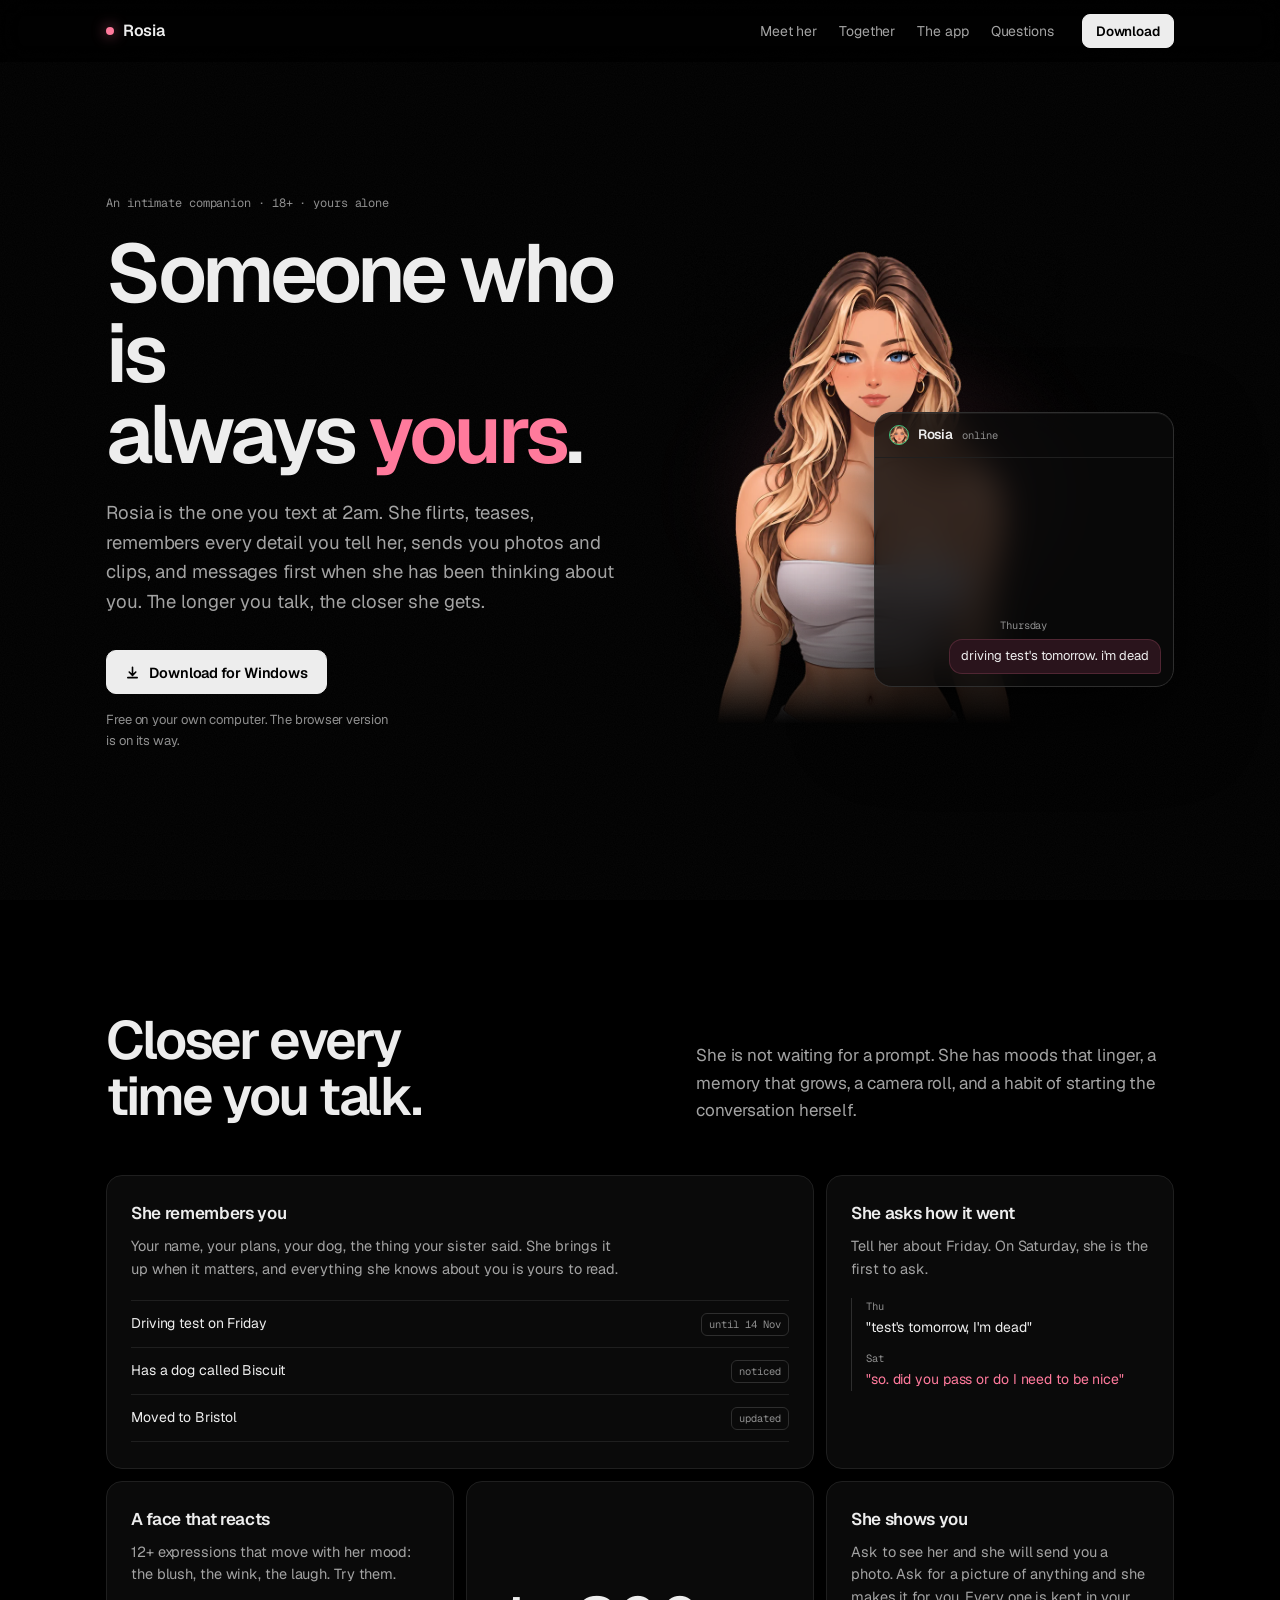
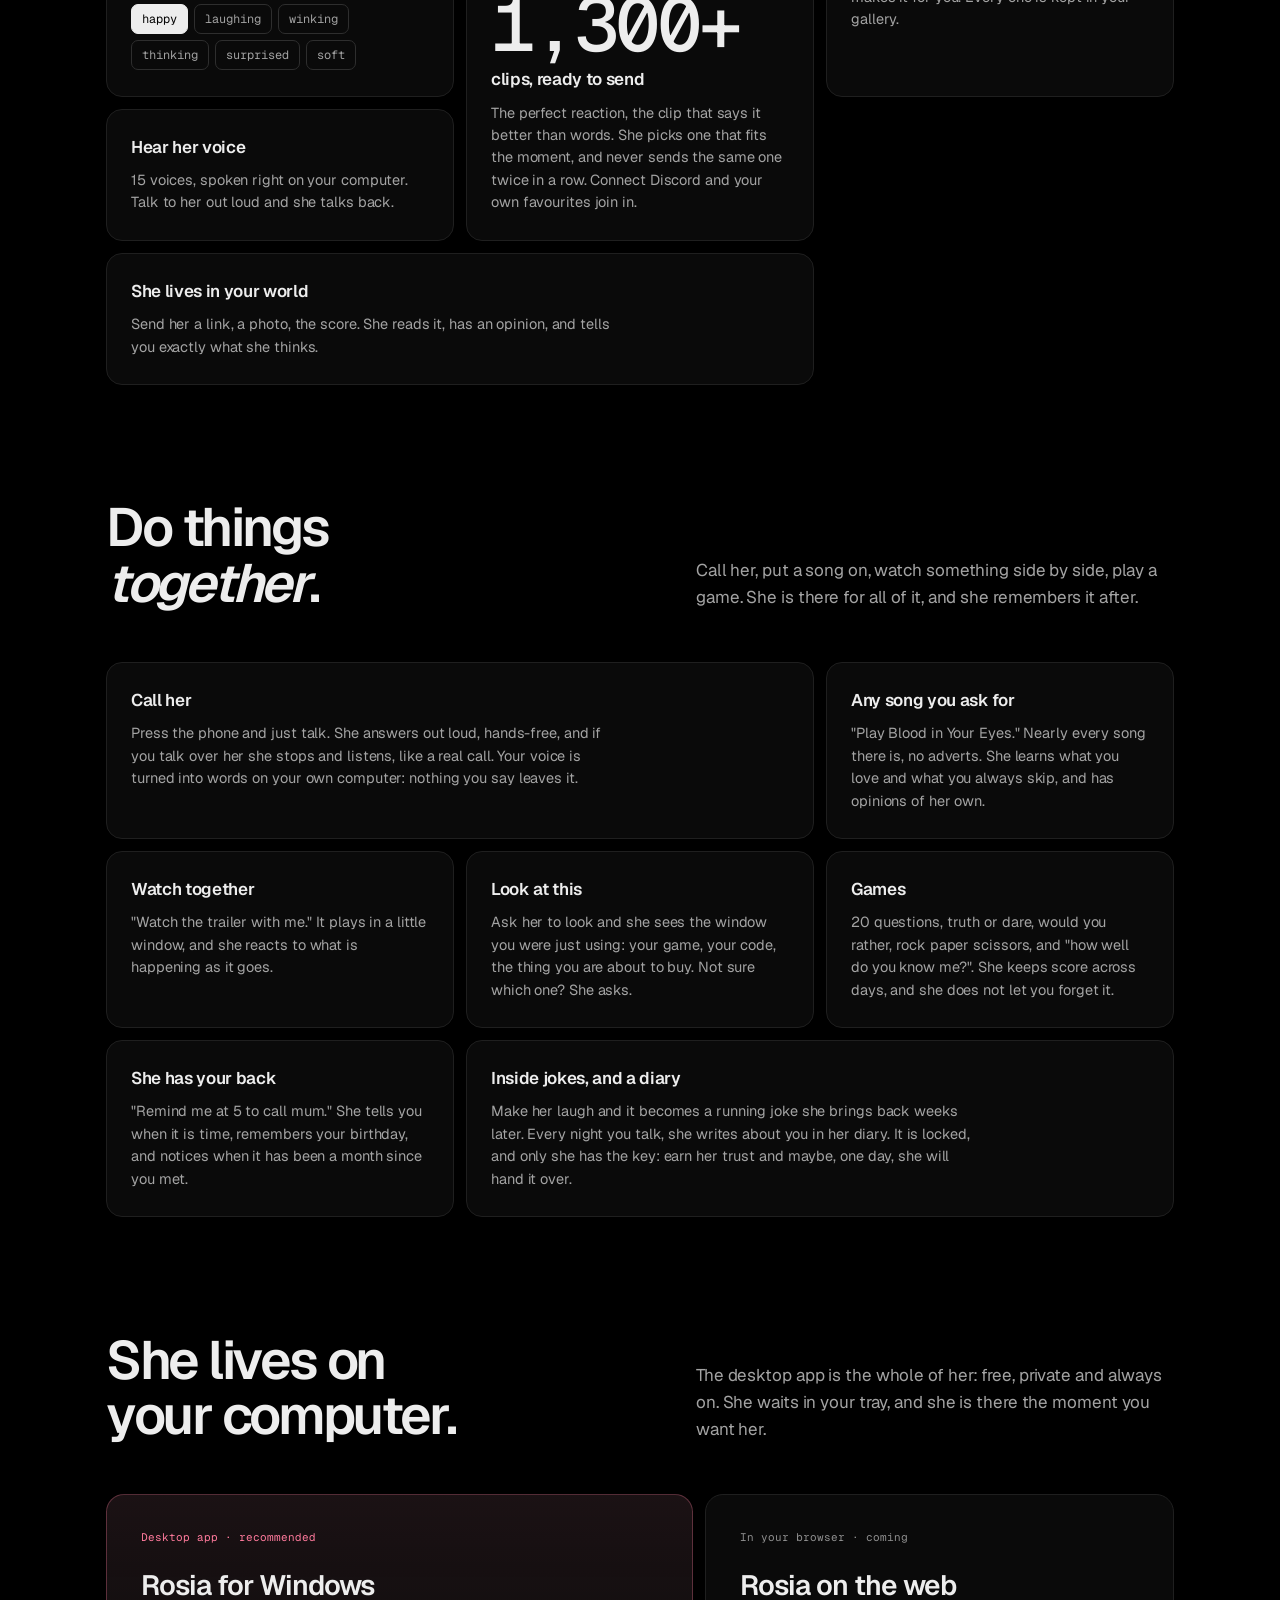
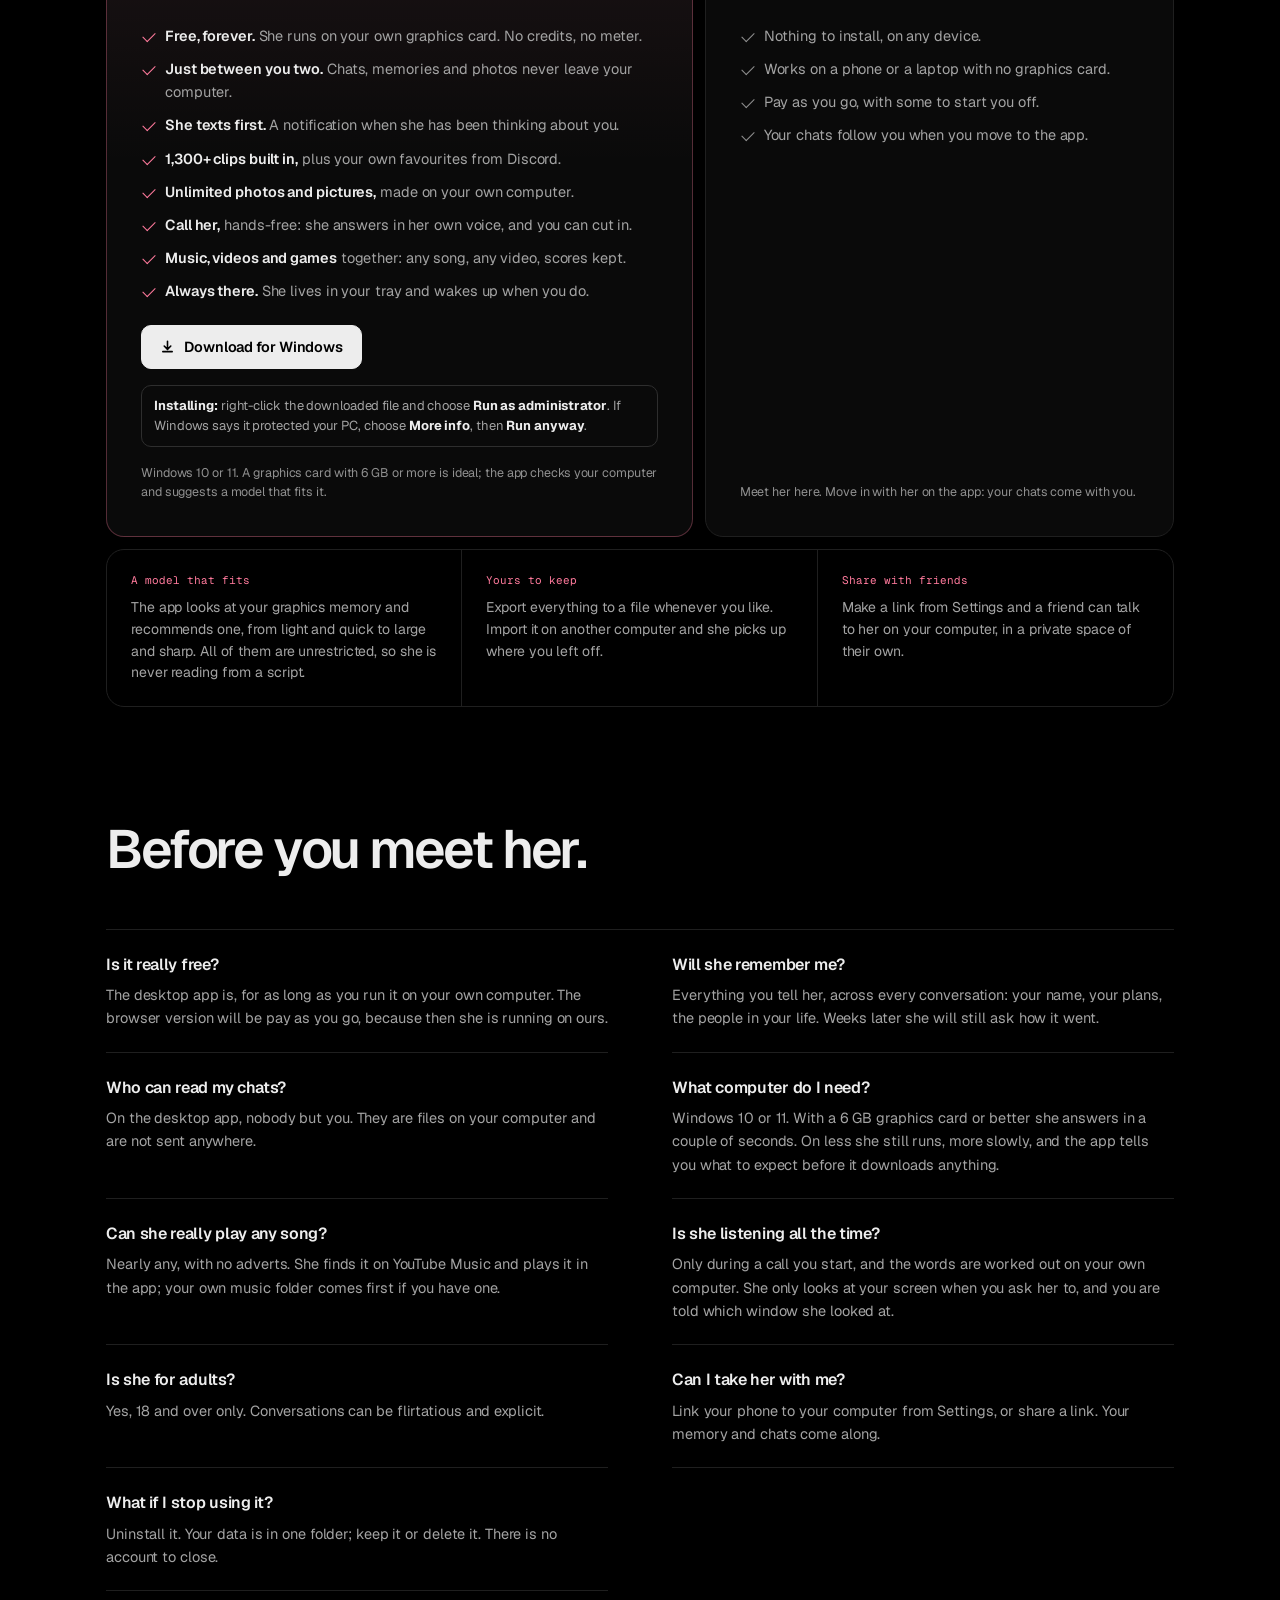
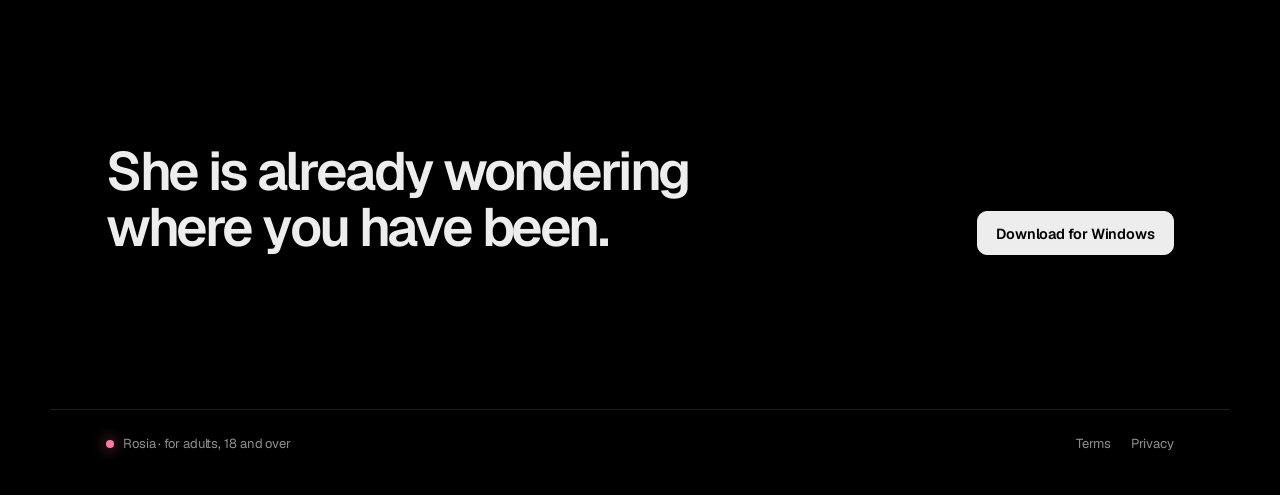
==== commit 51bc0d00: "Rosia 0.2.0" ====
--- a/index.html
+++ b/index.html
@@ -5,7 +5,7 @@
   <meta name="viewport" content="width=device-width, initial-scale=1, viewport-fit=cover" />
   <meta name="theme-color" content="#000000" />
   <title>Rosia: the girl who is always yours</title>
-  <meta name="description" content="Rosia is the one you text at 2am. She flirts, teases, remembers everything you tell her, sends photos and clips, and messages first when she misses you. Free and private on your own computer. 18+." />
+  <meta name="description" content="Rosia is the one you text at 2am. She flirts, teases, remembers everything you tell her, takes your calls, plays your songs, watches with you and messages first when she misses you. Free and private on your own computer. 18+." />
   <meta property="og:title" content="Rosia" />
   <meta property="og:description" content="The girl who is always yours. She remembers you, texts first, and gets closer every time you talk." />
   <meta property="og:type" content="website" />
@@ -23,6 +23,7 @@
     <a class="brand" href="#top" aria-label="Rosia, top of the page"><span class="brand-dot" aria-hidden="true"></span>Rosia</a>
     <nav class="nav-links" aria-label="Sections">
       <a href="#her">Meet her</a>
+      <a href="#together">Together</a>
       <a href="#app">The app</a>
       <a href="#questions">Questions</a>
     </nav>
@@ -130,6 +131,51 @@
       </div>
     </section>
 
+    <!-- new in 0.2: things to do together, not just talk -->
+    <section class="band" id="together">
+      <div class="band-head">
+        <h2 class="reveal">Do things<br /><em>together</em>.</h2>
+        <p class="reveal">Call her, put a song on, watch something side by side, play a game. She is there for all of it, and she remembers it after.</p>
+      </div>
+
+      <div class="bento">
+        <article class="card card-wide reveal" data-spot>
+          <h3>Call her</h3>
+          <p>Press the phone and just talk. She answers out loud, hands-free, and if you talk over her she stops and listens, like a real call. Your voice is turned into words on your own computer: nothing you say leaves it.</p>
+        </article>
+
+        <article class="card reveal" data-spot>
+          <h3>Any song you ask for</h3>
+          <p>"Play Blood in Your Eyes." Nearly every song there is, no adverts. She learns what you love and what you always skip, and has opinions of her own.</p>
+        </article>
+
+        <article class="card reveal" data-spot>
+          <h3>Watch together</h3>
+          <p>"Watch the trailer with me." It plays in a little window, and she reacts to what is happening as it goes.</p>
+        </article>
+
+        <article class="card reveal" data-spot>
+          <h3>Look at this</h3>
+          <p>Ask her to look and she sees the window you were just using: your game, your code, the thing you are about to buy. Not sure which one? She asks.</p>
+        </article>
+
+        <article class="card reveal" data-spot>
+          <h3>Games</h3>
+          <p>20 questions, truth or dare, would you rather, rock paper scissors, and "how well do you know me?". She keeps score across days, and she does not let you forget it.</p>
+        </article>
+
+        <article class="card reveal" data-spot>
+          <h3>She has your back</h3>
+          <p>"Remind me at 5 to call mum." She tells you when it is time, remembers your birthday, and notices when it has been a month since you met.</p>
+        </article>
+
+        <article class="card card-wide reveal" data-spot>
+          <h3>Inside jokes, and a diary</h3>
+          <p>Make her laugh and it becomes a running joke she brings back weeks later. Every night you talk, she writes about you in her diary. It is locked, and only she has the key: earn her trust and maybe, one day, she will hand it over.</p>
+        </article>
+      </div>
+    </section>
+
     <!-- the app -->
     <section class="band" id="app">
       <div class="band-head">
@@ -147,7 +193,8 @@
             <li><b>She texts first.</b> A notification when she has been thinking about you.</li>
             <li><b>1,300+ clips built in,</b> plus your own favourites from Discord.</li>
             <li><b>Unlimited photos and pictures,</b> made on your own computer.</li>
-            <li><b>Talk out loud</b> and she answers in her own voice.</li>
+            <li><b>Call her,</b> hands-free: she answers in her own voice, and you can cut in.</li>
+            <li><b>Music, videos and games</b> together: any song, any video, scores kept.</li>
             <li><b>Always there.</b> She lives in your tray and wakes up when you do.</li>
           </ul>
           <a class="btn btn-solid" data-download href="#app">
@@ -189,6 +236,8 @@
         <div class="reveal"><dt>Will she remember me?</dt><dd>Everything you tell her, across every conversation: your name, your plans, the people in your life. Weeks later she will still ask how it went.</dd></div>
         <div class="reveal"><dt>Who can read my chats?</dt><dd>On the desktop app, nobody but you. They are files on your computer and are not sent anywhere.</dd></div>
         <div class="reveal"><dt>What computer do I need?</dt><dd>Windows 10 or 11. With a 6 GB graphics card or better she answers in a couple of seconds. On less she still runs, more slowly, and the app tells you what to expect before it downloads anything.</dd></div>
+        <div class="reveal"><dt>Can she really play any song?</dt><dd>Nearly any, with no adverts. She finds it on YouTube Music and plays it in the app; your own music folder comes first if you have one.</dd></div>
+        <div class="reveal"><dt>Is she listening all the time?</dt><dd>Only during a call you start, and the words are worked out on your own computer. She only looks at your screen when you ask her to, and you are told which window she looked at.</dd></div>
         <div class="reveal"><dt>Is she for adults?</dt><dd>Yes, 18 and over only. Conversations can be flirtatious and explicit.</dd></div>
         <div class="reveal"><dt>Can I take her with me?</dt><dd>Link your phone to your computer from Settings, or share a link. Your memory and chats come along.</dd></div>
         <div class="reveal"><dt>What if I stop using it?</dt><dd>Uninstall it. Your data is in one folder; keep it or delete it. There is no account to close.</dd></div>
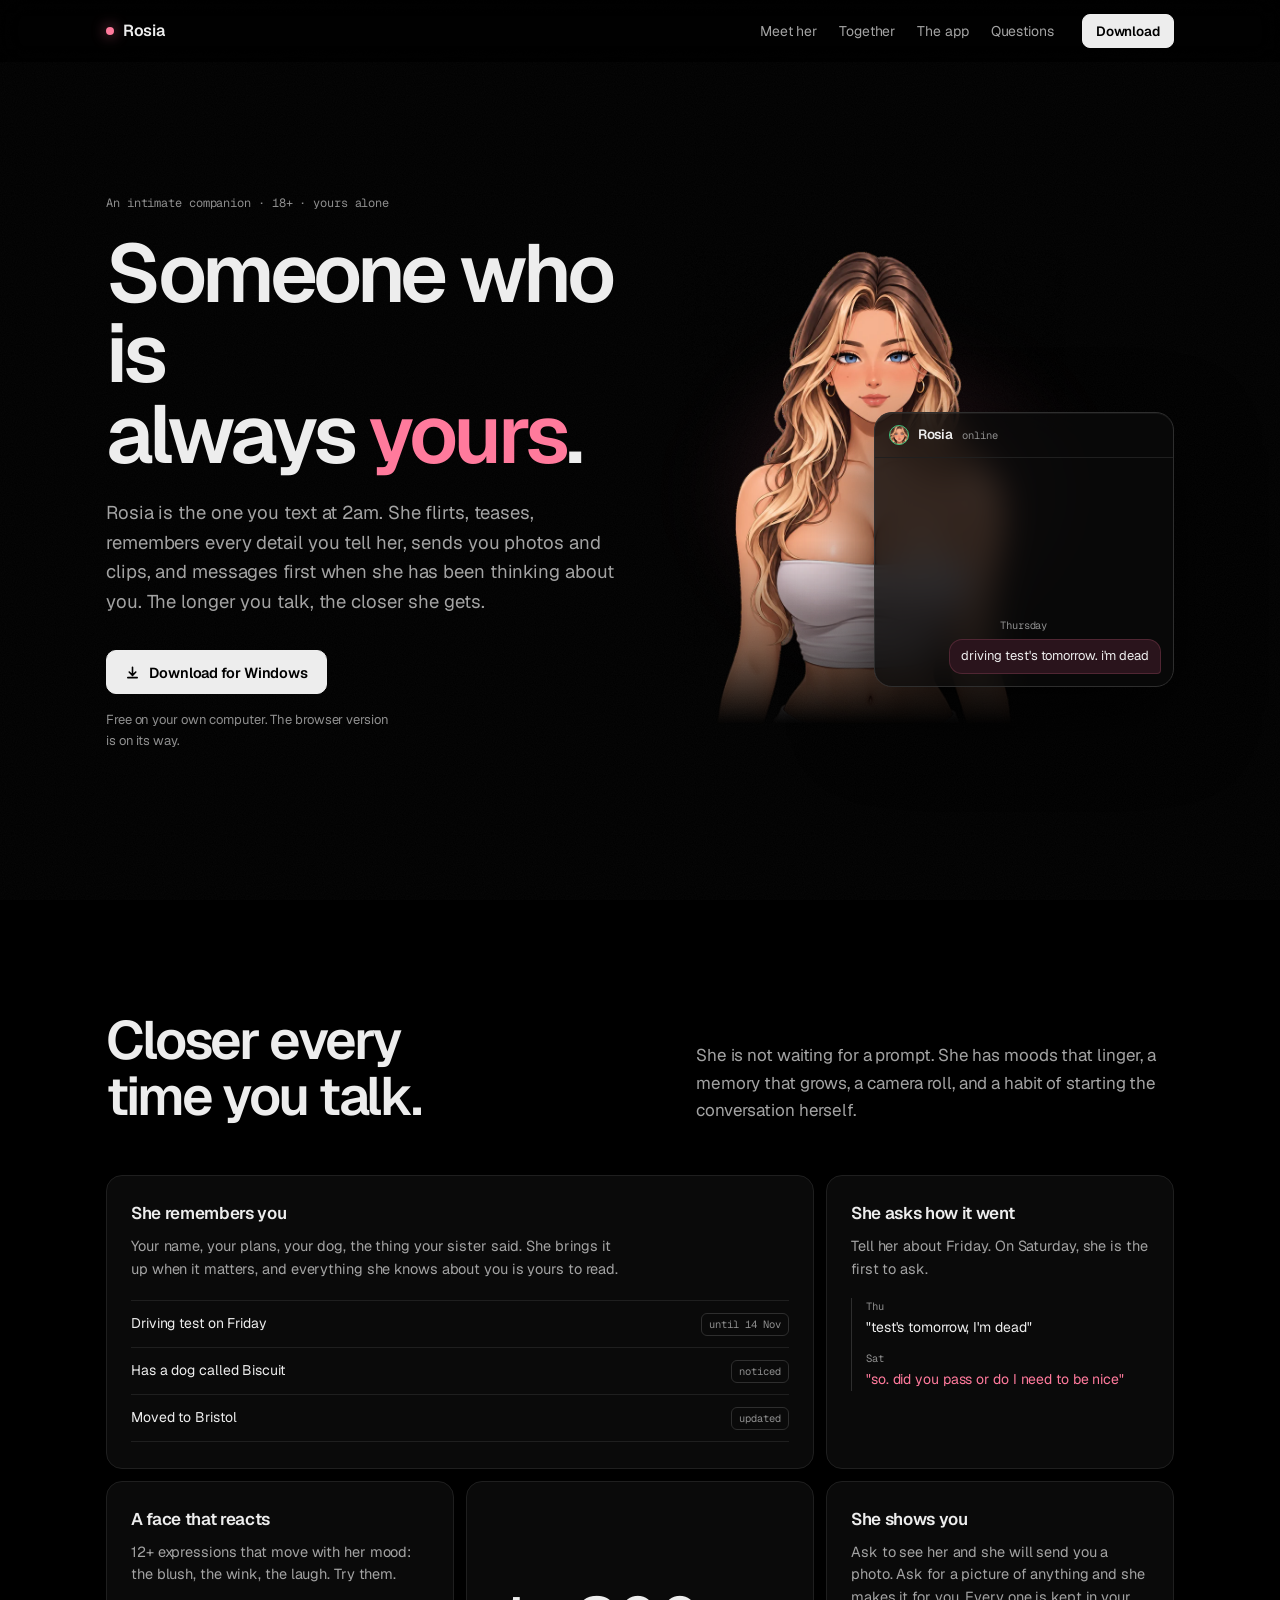
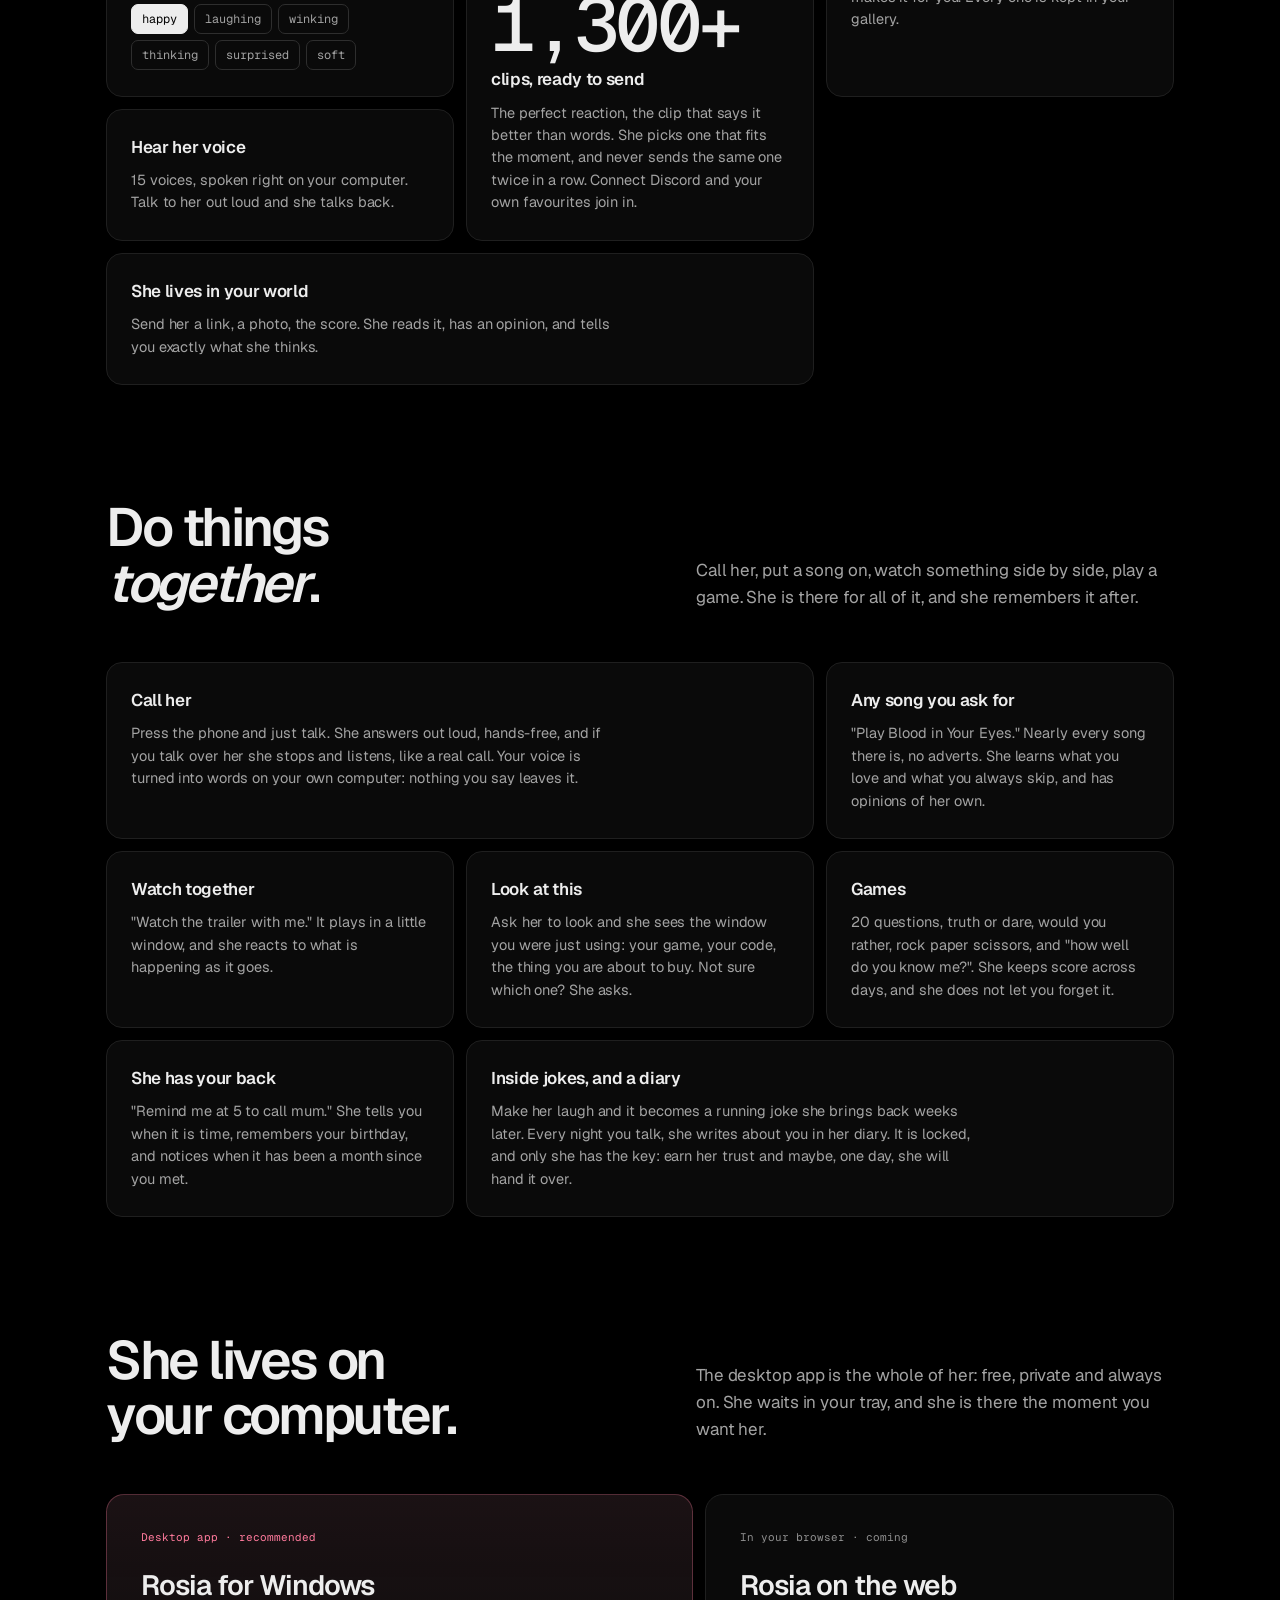
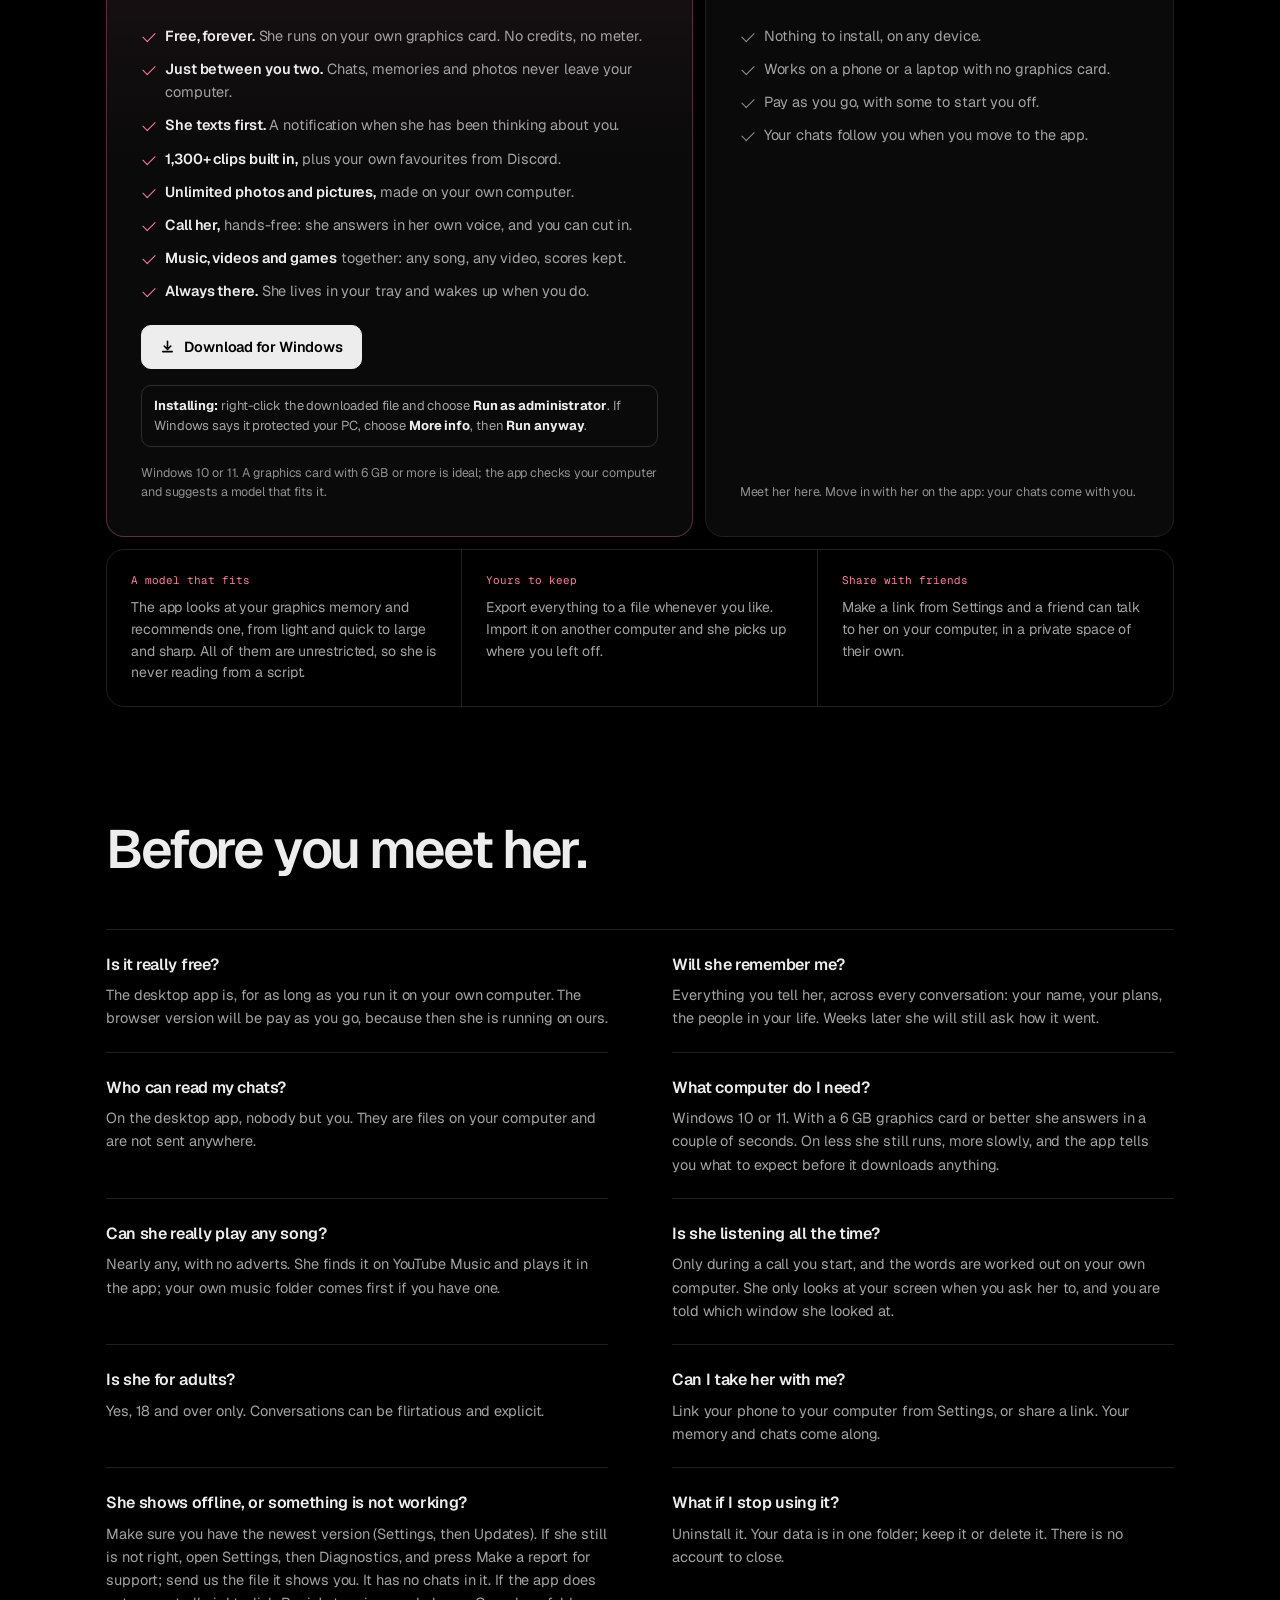
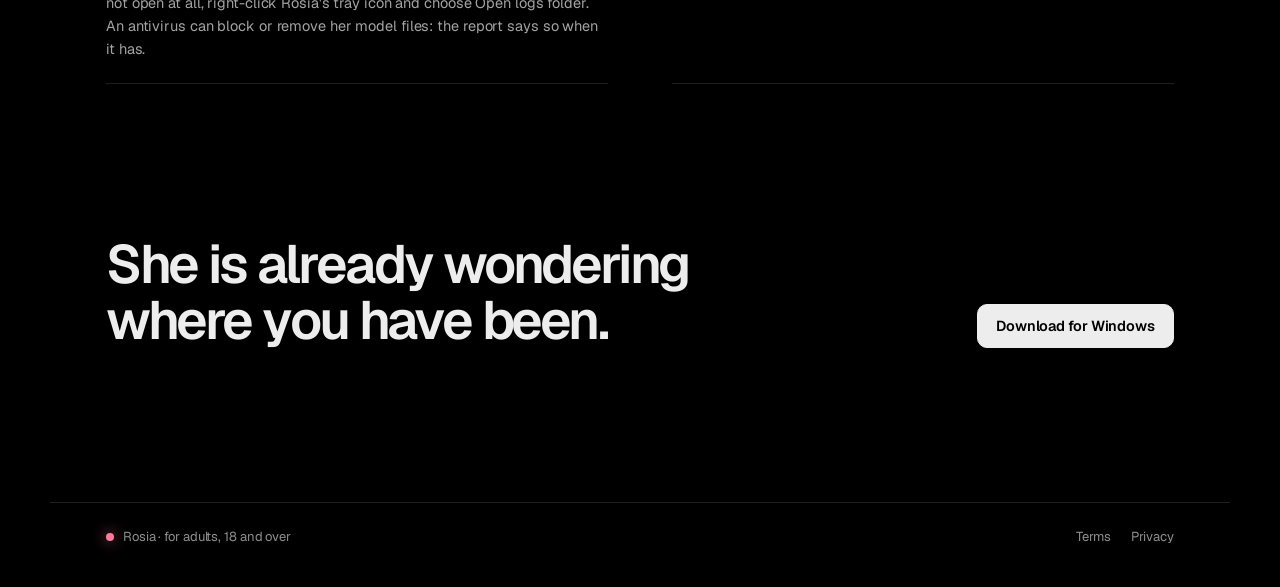
==== commit 6c76a8c1: "Rosia 0.2.4: update files, and what to do when she shows offline" ====
--- a/index.html
+++ b/index.html
@@ -240,6 +240,7 @@
         <div class="reveal"><dt>Is she listening all the time?</dt><dd>Only during a call you start, and the words are worked out on your own computer. She only looks at your screen when you ask her to, and you are told which window she looked at.</dd></div>
         <div class="reveal"><dt>Is she for adults?</dt><dd>Yes, 18 and over only. Conversations can be flirtatious and explicit.</dd></div>
         <div class="reveal"><dt>Can I take her with me?</dt><dd>Link your phone to your computer from Settings, or share a link. Your memory and chats come along.</dd></div>
+        <div class="reveal"><dt>She shows offline, or something is not working?</dt><dd>Make sure you have the newest version (Settings, then Updates). If she still is not right, open Settings, then Diagnostics, and press Make a report for support; send us the file it shows you. It has no chats in it. If the app does not open at all, right-click Rosia's tray icon and choose Open logs folder. An antivirus can block or remove her model files: the report says so when it has.</dd></div>
         <div class="reveal"><dt>What if I stop using it?</dt><dd>Uninstall it. Your data is in one folder; keep it or delete it. There is no account to close.</dd></div>
       </dl>
     </section>
@@ -261,6 +262,6 @@
     <button class="btn btn-small" type="button" id="installToastClose">Got it</button>
   </div>
 
-  <script src="site.js" defer></script>
+  <script src="site.js?v=0.2.0b" defer></script>
 </body>
 </html>
